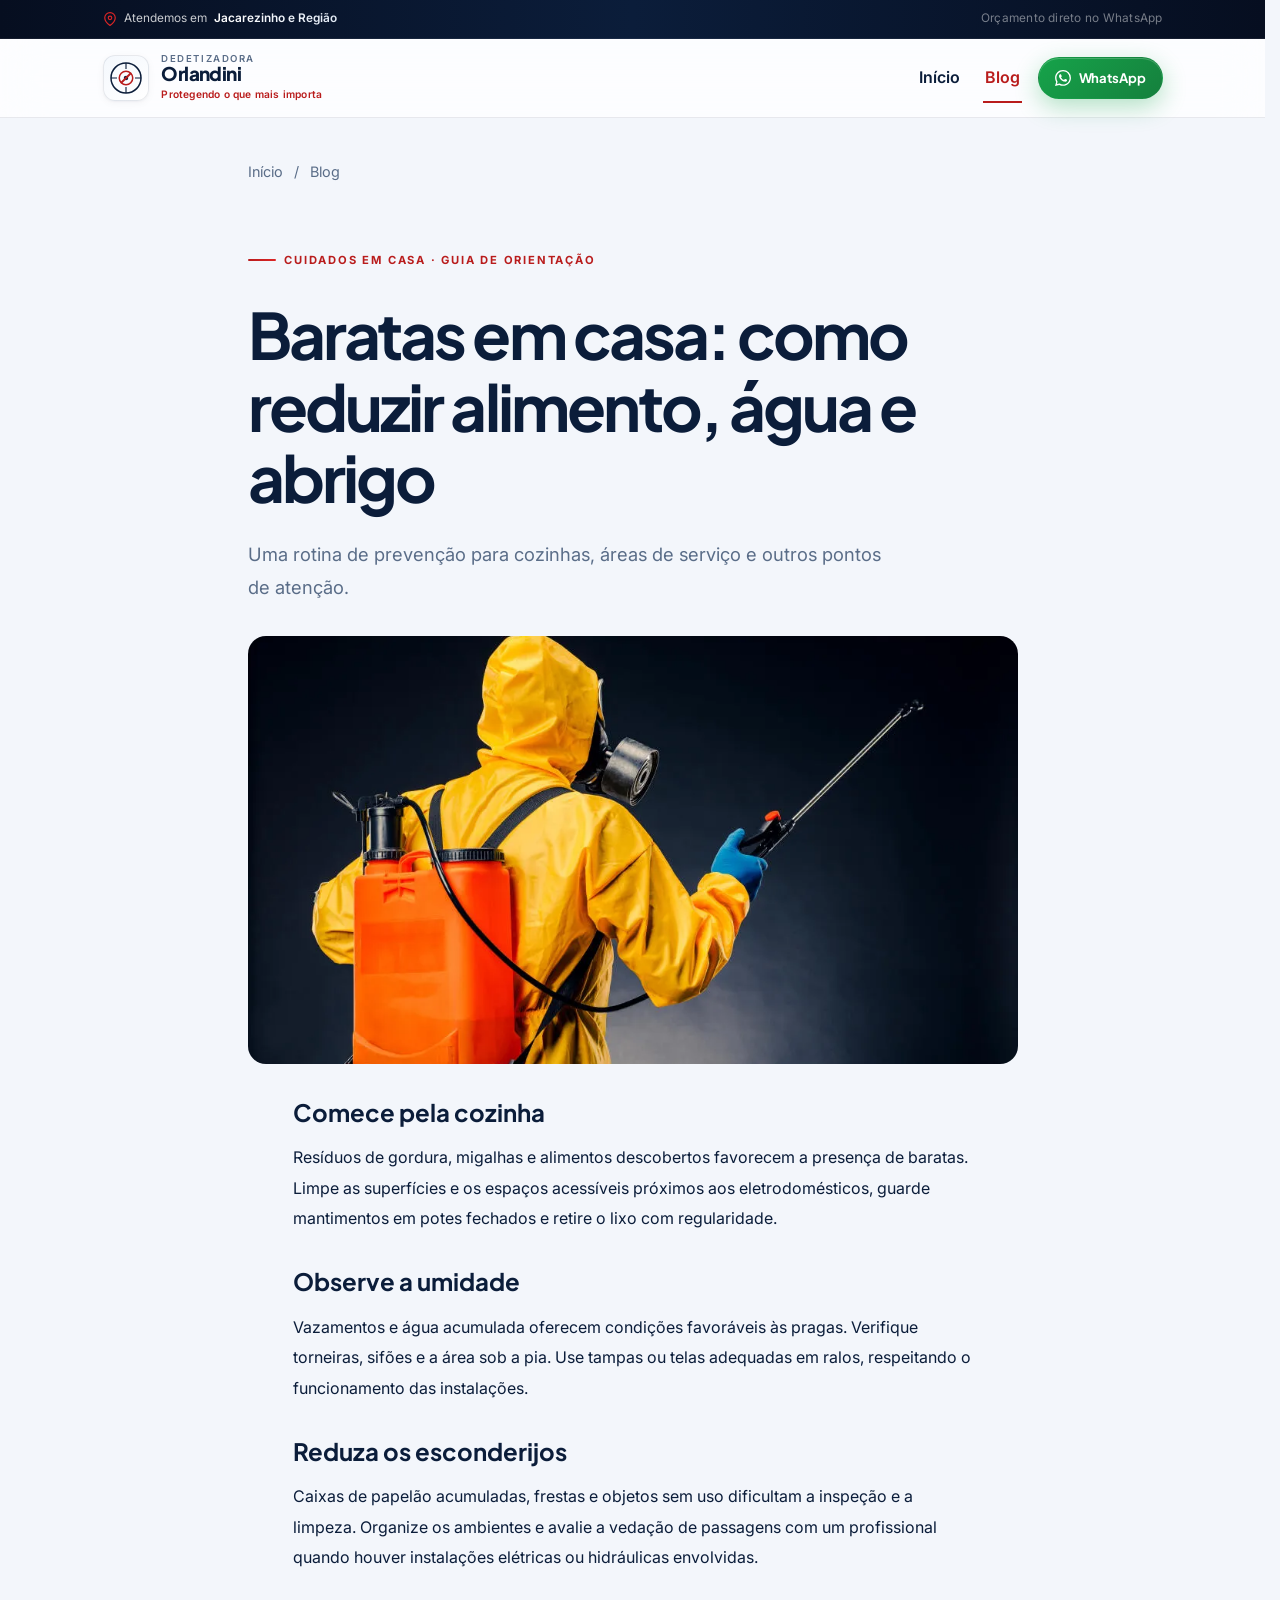
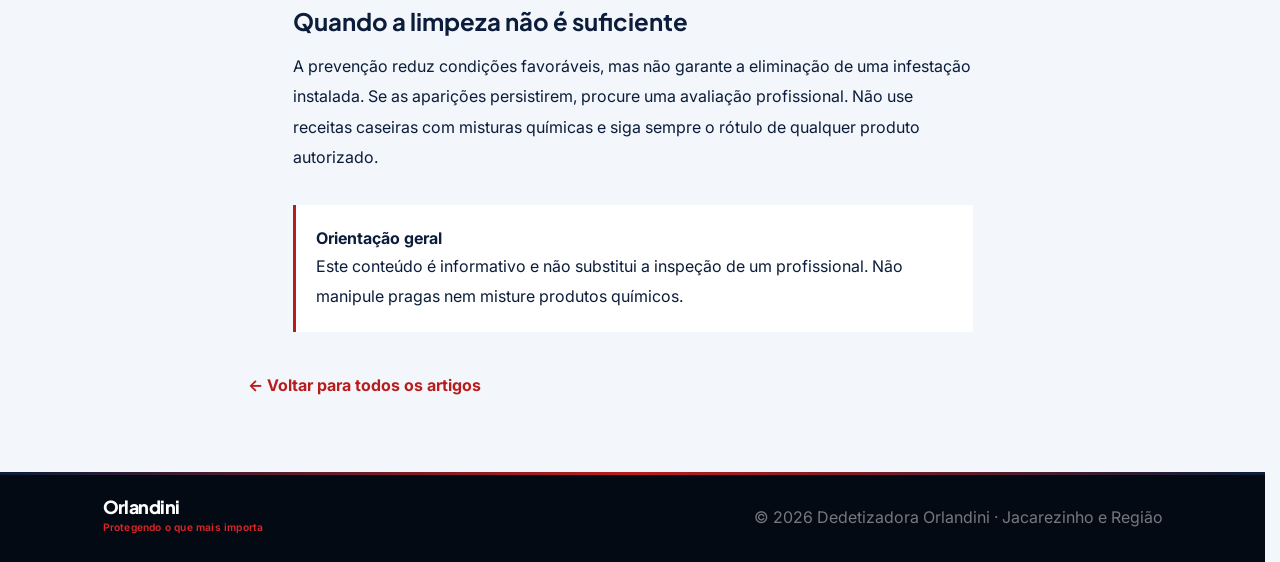
==== blog-prevencao-de-baratas.html @ d48c72df "Adiciona blog com artigos sobre controle de pragas e atualiza README" ====
<!DOCTYPE html>
<html lang="pt-BR">
<head>
  <meta charset="UTF-8">
  <meta name="viewport" content="width=device-width, initial-scale=1.0">
  <meta name="description" content="Uma rotina de prevenção para cozinhas, áreas de serviço e outros pontos de atenção.">
  <meta name="theme-color" content="#0b1d3a">
  <title>Baratas em casa: como reduzir alimento, água e abrigo | Orlandini</title>
  <link rel="preconnect" href="https://fonts.googleapis.com">
  <link rel="preconnect" href="https://fonts.gstatic.com" crossorigin>
  <link href="https://fonts.googleapis.com/css2?family=Inter:wght@400;500;600;700&family=Plus+Jakarta+Sans:wght@600;700;800&display=swap" rel="stylesheet">
  <link rel="stylesheet" href="style.css">
</head>
<body class="blog-page">
<a class="skip-link" href="#conteudo">Pular para o conteúdo</a>
  <div class="topbar">
    <div class="wrap topbar__inner">
      <p class="topbar__region">
        <svg width="14" height="14" viewBox="0 0 24 24" fill="none" stroke="currentColor" stroke-width="2" aria-hidden="true"><path d="M21 10c0 7-9 13-9 13s-9-6-9-13a9 9 0 0118 0z"/><circle cx="12" cy="10" r="3"/></svg>
        Atendemos em <strong>Jacarezinho e Região</strong>
      </p>
      <p class="topbar__wa">Orçamento direto no WhatsApp</p>
    </div>
  </div>

  <header class="header" id="header">
    <div class="wrap header__inner">
      <a class="brand" href="index.html" aria-label="Dedetizadora Orlandini — início">
        <span class="brand__mark" aria-hidden="true">
          <svg viewBox="0 0 48 48" fill="none">
            <circle cx="24" cy="24" r="20" stroke="currentColor" stroke-width="2"/>
            <circle cx="24" cy="24" r="3" fill="currentColor"/>
            <path d="M24 4v8M24 36v8M4 24h8M36 24h8" stroke="currentColor" stroke-width="1.5"/>
            <circle cx="24" cy="24" r="9" stroke="#b91c1c" stroke-width="2"/>
            <path d="M18 30l12-12" stroke="#b91c1c" stroke-width="2.5" stroke-linecap="round"/>
          </svg>
        </span>
        <span class="brand__text">
          <span class="brand__line">Dedetizadora</span>
          <span class="brand__name">Orlandini</span>
          <span class="brand__slogan">Protegendo o que mais importa</span>
        </span>
      </a>
      <nav class="site-nav" aria-label="Navegação principal">
        <a href="index.html">Início</a>
        <a href="blog.html" aria-current="true">Blog</a>
      </nav>
      <a class="btn btn--wa btn--sm" href="https://wa.me/5500000000000?text=Olá,%20quero%20um%20orçamento%20da%20Orlandini" target="_blank" rel="noopener noreferrer">
        <svg width="16" height="16" viewBox="0 0 24 24" fill="currentColor" aria-hidden="true"><path d="M17.472 14.382c-.297-.149-1.758-.867-2.03-.967-.273-.099-.471-.148-.67.15-.197.297-.767.966-.94 1.164-.173.199-.347.223-.644.075-.297-.15-1.255-.463-2.39-1.475-.883-.788-1.48-1.761-1.653-2.059-.173-.297-.018-.458.13-.606.134-.133.298-.347.446-.52.149-.174.198-.298.298-.497.099-.198.05-.371-.025-.52-.075-.149-.669-1.612-.916-2.207-.242-.579-.487-.5-.669-.51-.173-.008-.371-.01-.57-.01-.198 0-.52.074-.792.372-.272.297-1.04 1.016-1.04 2.479 0 1.462 1.065 2.875 1.213 3.074.149.198 2.096 3.2 5.077 4.487.709.306 1.262.489 1.694.625.712.227 1.36.195 1.871.118.571-.085 1.758-.719 2.006-1.413.248-.694.248-1.289.173-1.413-.074-.124-.272-.198-.57-.347m-5.421 7.403h-.004a9.87 9.87 0 01-5.031-1.378l-.361-.214-3.741.982.998-3.648-.235-.374a9.86 9.86 0 01-1.51-5.26c.001-5.45 4.436-9.884 9.888-9.884 2.64 0 5.122 1.03 6.988 2.898a9.825 9.825 0 012.893 6.994c-.003 5.45-4.437 9.884-9.885 9.884m8.413-18.297A11.815 11.815 0 0012.05 0C5.495 0 .16 5.335.157 11.892c0 2.096.547 4.142 1.588 5.945L.057 24l6.305-1.654a11.882 11.882 0 005.683 1.448h.005c6.554 0 11.89-5.335 11.893-11.893a11.821 11.821 0 00-3.48-8.413z"/></svg>
        WhatsApp
      </a>
    </div>
  </header>

<main id="conteudo" class="reading wrap"><nav class="breadcrumbs" aria-label="Localização"><a href="index.html">Início</a><span aria-hidden="true">/</span><a href="blog.html">Blog</a></nav><article><header class="reading__header"><p class="label">Cuidados em casa · Guia de orientação</p><h1>Baratas em casa: como reduzir alimento, água e abrigo</h1><p class="blog-lead">Uma rotina de prevenção para cozinhas, áreas de serviço e outros pontos de atenção.</p></header><img class="reading__image" src="assets/pragas-urbanas.webp" alt="" width="900" height="500"><div class="reading__body"><section><h2>Comece pela cozinha</h2><p>Resíduos de gordura, migalhas e alimentos descobertos favorecem a presença de baratas. Limpe as superfícies e os espaços acessíveis próximos aos eletrodomésticos, guarde mantimentos em potes fechados e retire o lixo com regularidade.</p></section><section><h2>Observe a umidade</h2><p>Vazamentos e água acumulada oferecem condições favoráveis às pragas. Verifique torneiras, sifões e a área sob a pia. Use tampas ou telas adequadas em ralos, respeitando o funcionamento das instalações.</p></section><section><h2>Reduza os esconderijos</h2><p>Caixas de papelão acumuladas, frestas e objetos sem uso dificultam a inspeção e a limpeza. Organize os ambientes e avalie a vedação de passagens com um profissional quando houver instalações elétricas ou hidráulicas envolvidas.</p></section><section><h2>Quando a limpeza não é suficiente</h2><p>A prevenção reduz condições favoráveis, mas não garante a eliminação de uma infestação instalada. Se as aparições persistirem, procure uma avaliação profissional. Não use receitas caseiras com misturas químicas e siga sempre o rótulo de qualquer produto autorizado.</p></section><aside class="reading__note"><strong>Orientação geral</strong><p>Este conteúdo é informativo e não substitui a inspeção de um profissional. Não manipule pragas nem misture produtos químicos.</p></aside></div></article><a class="blog-read" href="blog.html">← Voltar para todos os artigos</a></main>  <footer class="footer">
    <div class="wrap footer__inner">
      <div class="footer__brand">
        <span class="brand__name">Orlandini</span>
        <span class="brand__slogan">Protegendo o que mais importa</span>
      </div>
      <p>© 2026 Dedetizadora Orlandini · Jacarezinho e Região</p>
    </div>
  </footer>

</body>
</html>
---- style.css ----
/* Orlandini — Premium Pro · Navy + Vermelho institucional */

:root {
  --navy-950: #040a14;
  --navy-900: #060e20;
  --navy-800: #0b1d3a;
  --navy-700: #14325f;
  --navy-600: #1d4a7a;
  --navy-200: #b8cce4;
  --navy-100: #e8f0fa;
  --navy-50: #f4f8fd;
  --red: #b91c1c;
  --red-bright: #dc2626;
  --red-soft: rgba(185, 28, 28, 0.08);
  --red-glow: rgba(185, 28, 28, 0.22);
  --green: #16a34a;
  --green-dark: #15803d;
  --green-glow: rgba(22, 163, 74, 0.32);
  --bg: #f3f6fb;
  --surface: #ffffff;
  --text: #0b1d3a;
  --muted: #5a6d88;
  --border: rgba(11, 29, 58, 0.09);
  --border-strong: rgba(11, 29, 58, 0.16);
  --shadow-xs: 0 1px 2px rgba(11, 29, 58, 0.04), 0 2px 8px rgba(11, 29, 58, 0.04);
  --shadow-sm: 0 4px 16px rgba(11, 29, 58, 0.06), 0 1px 3px rgba(11, 29, 58, 0.04);
  --shadow-md: 0 12px 36px rgba(11, 29, 58, 0.09), 0 4px 12px rgba(11, 29, 58, 0.05);
  --shadow-lg: 0 28px 70px rgba(11, 29, 58, 0.12), 0 8px 24px rgba(11, 29, 58, 0.06);
  --shadow-red: 0 12px 32px var(--red-glow);
  --font-display: "Plus Jakarta Sans", system-ui, sans-serif;
  --font-body: Inter, system-ui, sans-serif;
  --ease: cubic-bezier(0.22, 1, 0.36, 1);
  --ease-out: cubic-bezier(0, 0, 0.2, 1);
  --r: 16px;
  --r-lg: 22px;
}

*, *::before, *::after { box-sizing: border-box; margin: 0; padding: 0; }

html { scroll-behavior: smooth; -webkit-text-size-adjust: 100%; }

body {
  font-family: var(--font-body);
  color: var(--text);
  background: var(--bg);
  line-height: 1.65;
  -webkit-font-smoothing: antialiased;
  -moz-osx-font-smoothing: grayscale;
}

::selection {
  background: rgba(11, 29, 58, 0.14);
  color: var(--navy-800);
}

img { display: block; max-width: 100%; height: auto; }

a { color: inherit; text-decoration: none; }

.wrap {
  width: min(1140px, 100%);
  margin-inline: auto;
  padding-inline: clamp(18px, 4vw, 40px);
}

/* ── Topbar ── */
.topbar {
  background: linear-gradient(90deg, var(--navy-900), var(--navy-800) 50%, var(--navy-900));
  color: rgba(255, 255, 255, 0.78);
  font-size: 0.74rem;
  border-bottom: 1px solid rgba(255, 255, 255, 0.06);
}

.topbar__inner {
  min-height: 38px;
  display: flex;
  align-items: center;
  justify-content: space-between;
  gap: 0.75rem;
  flex-wrap: wrap;
}

.topbar__region {
  display: inline-flex;
  align-items: center;
  gap: 0.45rem;
}

.topbar__region svg { color: var(--red-bright); flex-shrink: 0; }

.topbar__region strong {
  color: #fff;
  font-weight: 600;
  background: linear-gradient(90deg, #fff, #e2eaf5);
  -webkit-background-clip: text;
  background-clip: text;
  -webkit-text-fill-color: transparent;
}

.topbar__wa {
  color: rgba(255, 255, 255, 0.45);
  letter-spacing: 0.02em;
}

/* ── Header ── */
.header {
  position: sticky;
  top: 0;
  z-index: 100;
  background: rgba(255, 255, 255, 0.78);
  backdrop-filter: blur(20px) saturate(1.35);
  -webkit-backdrop-filter: blur(20px) saturate(1.35);
  border-bottom: 1px solid var(--border);
  transition: box-shadow 0.35s var(--ease), background 0.35s var(--ease);
}

.header.is-scrolled {
  background: rgba(255, 255, 255, 0.94);
  box-shadow: var(--shadow-sm);
}

.header__inner {
  min-height: 78px;
  display: flex;
  align-items: center;
  justify-content: space-between;
  gap: 1rem;
}

.brand {
  display: flex;
  align-items: center;
  gap: 0.8rem;
  transition: opacity 0.2s var(--ease);
}

.brand:hover { opacity: 0.88; }

.brand__mark {
  width: 46px;
  height: 46px;
  flex-shrink: 0;
  color: var(--navy-800);
  padding: 4px;
  border-radius: 12px;
  background: linear-gradient(145deg, var(--navy-50), #fff);
  border: 1px solid var(--border);
  box-shadow: var(--shadow-xs);
}

.brand__mark svg { width: 100%; height: 100%; }

.brand__line {
  display: block;
  font-size: 0.6rem;
  font-weight: 600;
  letter-spacing: 0.16em;
  text-transform: uppercase;
  color: var(--muted);
  line-height: 1.2;
}

.brand__name {
  display: block;
  font-family: var(--font-display);
  font-weight: 800;
  font-size: 1.18rem;
  letter-spacing: -0.03em;
  color: var(--navy-800);
  line-height: 1.05;
}

.brand__slogan {
  display: block;
  font-size: 0.64rem;
  color: var(--red);
  font-weight: 600;
  margin-top: 2px;
  letter-spacing: 0.02em;
}

/* ── Buttons ── */
.btn {
  position: relative;
  display: inline-flex;
  align-items: center;
  justify-content: center;
  gap: 0.45rem;
  min-height: 48px;
  padding: 0 1.2rem;
  border-radius: 999px;
  font-family: var(--font-display);
  font-weight: 700;
  font-size: 0.9rem;
  letter-spacing: -0.01em;
  border: 1.5px solid transparent;
  cursor: pointer;
  overflow: hidden;
  transition: transform 0.28s var(--ease), box-shadow 0.28s var(--ease), border-color 0.28s var(--ease);
}

.btn::after {
  content: "";
  position: absolute;
  inset: 0;
  background: linear-gradient(120deg, transparent 30%, rgba(255, 255, 255, 0.22) 50%, transparent 70%);
  transform: translateX(-120%);
  transition: transform 0.55s var(--ease);
}

.btn:hover::after { transform: translateX(120%); }

.btn:active { transform: scale(0.98); }

.btn--sm { min-height: 42px; font-size: 0.82rem; padding-inline: 1rem; }

.btn--lg { min-height: 54px; font-size: 0.96rem; padding-inline: 1.45rem; }

.btn--full { width: 100%; }

.btn--wa {
  background: linear-gradient(135deg, var(--green) 0%, var(--green-dark) 100%);
  color: #fff;
  box-shadow: 0 8px 24px var(--green-glow), inset 0 1px 0 rgba(255, 255, 255, 0.2);
}

.btn--wa:hover {
  transform: translateY(-3px);
  box-shadow: 0 14px 36px rgba(22, 163, 74, 0.42), inset 0 1px 0 rgba(255, 255, 255, 0.25);
}

.btn--outline {
  background: rgba(255, 255, 255, 0.6);
  color: var(--navy-800);
  border-color: var(--border-strong);
  backdrop-filter: blur(8px);
}

.btn--outline:hover {
  background: #fff;
  border-color: var(--navy-600);
  box-shadow: var(--shadow-sm);
  transform: translateY(-2px);
}

/* ── Hero ── */
.hero {
  position: relative;
  padding: clamp(2.2rem, 6vw, 4rem) 0 clamp(2.8rem, 5vw, 4.5rem);
  overflow: hidden;
}

.hero__bg {
  position: absolute;
  inset: 0;
  background:
    radial-gradient(ellipse 90% 60% at 85% -10%, rgba(185, 28, 28, 0.07), transparent 55%),
    radial-gradient(ellipse 70% 50% at 5% 100%, rgba(11, 29, 58, 0.06), transparent 50%),
    linear-gradient(175deg, #ffffff 0%, var(--navy-50) 45%, var(--bg) 100%);
  pointer-events: none;
}

.hero__mesh {
  position: absolute;
  inset: 0;
  opacity: 0.45;
  background-image:
    linear-gradient(rgba(11, 29, 58, 0.03) 1px, transparent 1px),
    linear-gradient(90deg, rgba(11, 29, 58, 0.03) 1px, transparent 1px);
  background-size: 56px 56px;
  mask-image: radial-gradient(ellipse 80% 70% at 50% 30%, #000 20%, transparent 75%);
  pointer-events: none;
}

.hero__grid {
  position: relative;
  z-index: 1;
  display: grid;
  gap: 2.25rem;
  align-items: center;
}

.label {
  display: inline-flex;
  align-items: center;
  gap: 0.55rem;
  font-size: 0.7rem;
  font-weight: 700;
  letter-spacing: 0.16em;
  text-transform: uppercase;
  color: var(--red);
  margin-bottom: 0.85rem;
}

.label::before {
  content: "";
  width: 28px;
  height: 2px;
  border-radius: 2px;
  background: linear-gradient(90deg, var(--red), var(--red-bright));
  flex-shrink: 0;
}

.hero h1 {
  font-family: var(--font-display);
  font-weight: 800;
  font-size: clamp(2.05rem, 7.8vw, 3.55rem);
  line-height: 1.02;
  letter-spacing: -0.035em;
  margin-bottom: 1.1rem;
  max-width: 13ch;
  color: var(--navy-900);
}

.hero h1 em {
  font-style: normal;
  background: linear-gradient(120deg, var(--red) 0%, var(--red-bright) 100%);
  -webkit-background-clip: text;
  background-clip: text;
  -webkit-text-fill-color: transparent;
}

.hero__lead {
  color: var(--muted);
  font-size: clamp(0.96rem, 2.4vw, 1.06rem);
  line-height: 1.78;
  max-width: 50ch;
  margin-bottom: 1.35rem;
  font-weight: 400;
}

.hero__pills {
  list-style: none;
  display: flex;
  flex-wrap: wrap;
  gap: 0.5rem;
  margin-bottom: 1.65rem;
}

.hero__pills li {
  font-size: 0.76rem;
  font-weight: 600;
  padding: 0.42rem 0.82rem;
  border-radius: 999px;
  background: rgba(255, 255, 255, 0.85);
  border: 1px solid var(--border);
  box-shadow: var(--shadow-xs);
  color: var(--navy-700);
  backdrop-filter: blur(6px);
}

.hero__pills li:first-child {
  border-color: rgba(185, 28, 28, 0.2);
  background: linear-gradient(135deg, #fff, var(--red-soft));
}

.hero__cta { display: flex; flex-wrap: wrap; gap: 0.7rem; }

.hero__visual {
  position: relative;
  margin: 0;
  border-radius: var(--r-lg);
  overflow: hidden;
  box-shadow: var(--shadow-lg);
  border: 1px solid rgba(255, 255, 255, 0.8);
  background: var(--surface);
}

.hero__visual::before {
  content: "";
  position: absolute;
  inset: 0;
  border-radius: inherit;
  padding: 1px;
  background: linear-gradient(145deg, rgba(255, 255, 255, 0.6), rgba(11, 29, 58, 0.12));
  -webkit-mask: linear-gradient(#fff 0 0) content-box, linear-gradient(#fff 0 0);
  mask: linear-gradient(#fff 0 0) content-box, linear-gradient(#fff 0 0);
  -webkit-mask-composite: xor;
  mask-composite: exclude;
  pointer-events: none;
  z-index: 2;
}

.hero__visual img {
  width: 100%;
  aspect-ratio: 1;
  object-fit: cover;
  object-position: center top;
  transition: transform 0.6s var(--ease);
}

.hero__visual:hover img { transform: scale(1.02); }

.hero__badge {
  position: absolute;
  bottom: 1.1rem;
  left: 1.1rem;
  right: 1.1rem;
  padding: 0.9rem 1.1rem;
  border-radius: 14px;
  background: linear-gradient(135deg, rgba(11, 29, 58, 0.92), rgba(6, 14, 32, 0.88));
  backdrop-filter: blur(12px);
  -webkit-backdrop-filter: blur(12px);
  color: #fff;
  text-align: center;
  border: 1px solid rgba(255, 255, 255, 0.1);
  z-index: 3;
}

.hero__badge strong {
  display: block;
  font-family: var(--font-display);
  font-size: 1.4rem;
  font-weight: 800;
  background: linear-gradient(90deg, #fff, var(--red-bright));
  -webkit-background-clip: text;
  background-clip: text;
  -webkit-text-fill-color: transparent;
  line-height: 1.1;
}

.hero__badge span { font-size: 0.76rem; opacity: 0.75; letter-spacing: 0.02em; }

/* ── Pillars ── */
.pillars {
  padding: 0 0 clamp(2.5rem, 5vw, 3.5rem);
  margin-top: -0.25rem;
}

.pillars__grid {
  display: grid;
  gap: 1rem;
  grid-template-columns: 1fr;
}

.pillar {
  position: relative;
  background: var(--surface);
  border: 1px solid var(--border);
  border-radius: var(--r);
  padding: 1.4rem 1.25rem 1.3rem;
  box-shadow: var(--shadow-sm);
  overflow: hidden;
  transition: transform 0.35s var(--ease), box-shadow 0.35s var(--ease), border-color 0.35s var(--ease);
}

.pillar::before {
  content: "";
  position: absolute;
  top: 0;
  left: 0;
  right: 0;
  height: 3px;
  background: linear-gradient(90deg, var(--navy-800), var(--red));
  opacity: 0;
  transition: opacity 0.35s var(--ease);
}

.pillar:hover {
  transform: translateY(-5px);
  box-shadow: var(--shadow-md);
  border-color: rgba(11, 29, 58, 0.14);
}

.pillar:hover::before { opacity: 1; }

.pillar__icon {
  width: 48px;
  height: 48px;
  border-radius: 12px;
  background: linear-gradient(145deg, var(--navy-100), #fff);
  color: var(--navy-800);
  display: grid;
  place-items: center;
  margin-bottom: 0.9rem;
  border: 1px solid var(--border);
  box-shadow: var(--shadow-xs);
}

.pillar__icon svg { width: 23px; height: 23px; }

.pillar h3 {
  font-family: var(--font-display);
  font-size: 1.02rem;
  font-weight: 700;
  letter-spacing: -0.02em;
  margin-bottom: 0.4rem;
  color: var(--navy-800);
}

.pillar p { font-size: 0.87rem; color: var(--muted); line-height: 1.6; }

/* ── Banner parallax ── */
.banner {
  position: relative;
  min-height: clamp(240px, 36vw, 340px);
  background-image:
    linear-gradient(125deg, rgba(6, 14, 32, 0.92) 0%, rgba(11, 29, 58, 0.78) 45%, rgba(185, 28, 28, 0.15) 100%),
    url("assets/brand-banner.png");
  background-size: cover;
  background-position: center;
  background-attachment: fixed;
  display: grid;
  place-items: center;
  text-align: center;
  color: #fff;
  margin-block: 0.75rem 3rem;
  overflow: hidden;
}

.banner::after {
  content: "";
  position: absolute;
  inset: 0;
  background: radial-gradient(ellipse 50% 80% at 50% 100%, rgba(185, 28, 28, 0.12), transparent 60%);
  pointer-events: none;
}

.banner__inner {
  position: relative;
  z-index: 1;
}

.banner__inner h2 {
  font-family: var(--font-display);
  font-size: clamp(1.4rem, 4.2vw, 2.15rem);
  font-weight: 800;
  letter-spacing: -0.03em;
  margin-bottom: 0.55rem;
  max-width: 22ch;
  margin-inline: auto;
  line-height: 1.15;
}

.banner__inner p {
  font-size: 0.88rem;
  opacity: 0.75;
  letter-spacing: 0.08em;
  text-transform: uppercase;
  font-weight: 500;
}

/* ── Sections ── */
.section { padding-bottom: clamp(3rem, 6vw, 4.5rem); }

.section__title {
  font-family: var(--font-display);
  font-size: clamp(1.5rem, 4.2vw, 2.25rem);
  font-weight: 800;
  letter-spacing: -0.03em;
  margin-bottom: 0.55rem;
  color: var(--navy-900);
}

.section__lead {
  color: var(--muted);
  max-width: 54ch;
  margin-bottom: 1.75rem;
  line-height: 1.72;
  font-size: 0.98rem;
}

/* ── Service panel ── */
.panel {
  display: grid;
  gap: 1.15rem;
}

.panel__tabs {
  display: flex;
  flex-wrap: wrap;
  gap: 0.5rem;
}

.panel__tab {
  position: relative;
  border: 1px solid var(--border);
  background: var(--surface);
  color: var(--navy-700);
  border-radius: 12px;
  padding: 0.62rem 1rem;
  font-family: var(--font-display);
  font-size: 0.83rem;
  font-weight: 600;
  cursor: pointer;
  transition: all 0.28s var(--ease);
  box-shadow: var(--shadow-xs);
  text-align: left;
}

.panel__tab:hover {
  border-color: var(--navy-200);
  background: var(--navy-50);
  transform: translateX(2px);
}

.panel__tab.is-active {
  background: linear-gradient(135deg, var(--navy-800), var(--navy-700));
  color: #fff;
  border-color: transparent;
  box-shadow: var(--shadow-md), inset 0 1px 0 rgba(255, 255, 255, 0.08);
}

.panel__tab.is-active::before {
  content: "";
  position: absolute;
  left: 0;
  top: 50%;
  transform: translateY(-50%);
  width: 3px;
  height: 55%;
  border-radius: 0 3px 3px 0;
  background: var(--red-bright);
}

.panel__content {
  position: relative;
  background: var(--surface);
  border: 1px solid var(--border);
  border-radius: var(--r-lg);
  padding: clamp(1.4rem, 3.5vw, 2rem);
  box-shadow: var(--shadow-md);
  overflow: hidden;
}

.panel__content::before {
  content: "";
  position: absolute;
  top: 0;
  left: 0;
  right: 0;
  height: 4px;
  background: linear-gradient(90deg, var(--navy-800), var(--red), var(--navy-800));
}

.panel__block { display: none; animation: fadeUp 0.4s var(--ease) both; }

.panel__block.is-active { display: block; }

@keyframes fadeUp {
  from { opacity: 0; transform: translateY(10px); }
  to { opacity: 1; transform: translateY(0); }
}

.panel__block h3 {
  font-family: var(--font-display);
  font-size: 1.28rem;
  font-weight: 700;
  letter-spacing: -0.02em;
  margin-bottom: 0.55rem;
  color: var(--navy-800);
  padding-top: 0.25rem;
}

.panel__block p {
  color: var(--muted);
  line-height: 1.78;
  font-size: 0.95rem;
}

/* Image inside each panel card, centered between title and text */
.panel__media {
  display: block;
  margin: 0.6rem auto;
  width: clamp(120px, 28%, 220px);
  height: auto;
  border-radius: 12px;
  object-fit: cover;
  box-shadow: 0 8px 20px rgba(11,29,58,0.08);
  border: 1px solid var(--border);
}

/* keep the per-article CTA spacing consistent */
.panel__block .panel__wa {
  margin-top: 1rem;
}

.panel__wa { margin-top: 1.5rem; }

/* ── About ── */
.section--about {
  background:
    linear-gradient(180deg, #fff 0%, var(--navy-50) 50%, var(--bg) 100%);
  border-top: 1px solid var(--border);
  padding-top: clamp(3rem, 6vw, 4.5rem);
}

.about {
  display: grid;
  gap: 2rem;
  align-items: center;
}

.about__copy p {
  color: var(--muted);
  line-height: 1.82;
  margin-bottom: 0.9rem;
  font-size: 0.97rem;
}

.about__slogan {
  font-family: var(--font-display);
  font-style: italic;
  font-weight: 600;
  color: var(--red) !important;
  font-size: 1.08rem !important;
  margin-top: 0.75rem !important;
  padding-left: 1rem;
  border-left: 3px solid var(--red);
}

.about__media {
  border-radius: var(--r-lg);
  overflow: hidden;
  box-shadow: var(--shadow-lg);
  border: 1px solid var(--border);
  transition: transform 0.4s var(--ease), box-shadow 0.4s var(--ease);
}

.about__media:hover {
  transform: translateY(-4px);
  box-shadow: var(--shadow-lg), var(--shadow-red);
}

.about__media img { width: 100%; }

/* ── FAQ ── */
.section--faq {
  background: var(--surface);
  border-top: 1px solid var(--border);
  padding-top: clamp(2.8rem, 5vw, 3.8rem);
}

.faq {
  display: grid;
  gap: 0.65rem;
  max-width: 780px;
}

.faq__item {
  border: 1px solid var(--border);
  border-radius: 14px;
  overflow: hidden;
  background: var(--bg);
  transition: border-color 0.28s var(--ease), box-shadow 0.28s var(--ease);
}

.faq__item:hover { border-color: var(--border-strong); }

.faq__item.is-open {
  border-color: rgba(11, 29, 58, 0.18);
  box-shadow: var(--shadow-sm);
  background: #fff;
}

.faq__btn {
  width: 100%;
  display: flex;
  align-items: center;
  justify-content: space-between;
  gap: 1rem;
  padding: 1.05rem 1.15rem;
  border: 0;
  background: transparent;
  font-family: var(--font-display);
  font-size: 0.93rem;
  font-weight: 600;
  letter-spacing: -0.01em;
  text-align: left;
  color: var(--navy-800);
  cursor: pointer;
  transition: color 0.2s var(--ease);
}

.faq__item.is-open .faq__btn { color: var(--red); }

.faq__icon {
  width: 26px;
  height: 26px;
  flex-shrink: 0;
  border-radius: 50%;
  background: var(--navy-800);
  position: relative;
  transition: transform 0.3s var(--ease), background 0.3s var(--ease);
  box-shadow: 0 2px 8px rgba(11, 29, 58, 0.2);
}

.faq__icon::before,
.faq__icon::after {
  content: "";
  position: absolute;
  top: 50%;
  left: 50%;
  width: 10px;
  height: 2px;
  background: #fff;
  border-radius: 1px;
  transform: translate(-50%, -50%);
  transition: transform 0.3s var(--ease);
}

.faq__icon::after { transform: translate(-50%, -50%) rotate(90deg); }

.faq__item.is-open .faq__icon {
  background: linear-gradient(135deg, var(--red), var(--red-bright));
  transform: rotate(180deg);
}

.faq__item.is-open .faq__icon::after { transform: translate(-50%, -50%) rotate(0); }

.faq__body {
  max-height: 0;
  overflow: hidden;
  transition: max-height 0.38s var(--ease);
}

.faq__body p {
  padding: 0 1.15rem 1.1rem;
  color: var(--muted);
  font-size: 0.9rem;
  line-height: 1.72;
}

/* ── CTA ── */
.cta {
  position: relative;
  background: linear-gradient(155deg, var(--navy-900) 0%, var(--navy-800) 40%, var(--navy-700) 100%);
  color: #fff;
  padding: clamp(3rem, 7vw, 5rem) 0;
  text-align: center;
  overflow: hidden;
}

.cta__glow {
  position: absolute;
  top: -40%;
  left: 50%;
  transform: translateX(-50%);
  width: 600px;
  height: 400px;
  background: radial-gradient(ellipse, rgba(185, 28, 28, 0.25), transparent 65%);
  pointer-events: none;
}

.cta::before {
  content: "";
  position: absolute;
  inset: 0;
  background-image:
    linear-gradient(rgba(255, 255, 255, 0.02) 1px, transparent 1px),
    linear-gradient(90deg, rgba(255, 255, 255, 0.02) 1px, transparent 1px);
  background-size: 48px 48px;
  mask-image: linear-gradient(180deg, transparent, #000 30%, #000 70%, transparent);
  pointer-events: none;
}

.cta__inner {
  position: relative;
  z-index: 1;
}

.cta__inner h2 {
  font-family: var(--font-display);
  font-size: clamp(1.45rem, 4.8vw, 2.25rem);
  font-weight: 800;
  letter-spacing: -0.03em;
  margin-bottom: 0.6rem;
  max-width: 18ch;
  margin-inline: auto;
  line-height: 1.12;
}

.cta__inner p {
  color: rgba(255, 255, 255, 0.62);
  margin-bottom: 1.5rem;
  font-size: 0.92rem;
  letter-spacing: 0.02em;
}

/* ── Footer ── */
.footer {
  background: var(--navy-950);
  color: rgba(255, 255, 255, 0.45);
  padding: 1.65rem 0;
  border-top: none;
  position: relative;
}

.footer::before {
  content: "";
  position: absolute;
  top: 0;
  left: 0;
  right: 0;
  height: 3px;
  background: linear-gradient(90deg, var(--navy-800), var(--red), var(--navy-800));
}

.footer__inner {
  display: flex;
  flex-direction: column;
  align-items: center;
  text-align: center;
  gap: 0.55rem;
}

.footer__brand .brand__name {
  color: #fff;
  font-size: 1.12rem;
}

.footer__brand .brand__slogan {
  color: var(--red-bright);
  display: block;
}

/* ── WhatsApp float ── */
.wa-float {
  position: fixed;
  bottom: 1.35rem;
  right: 1.35rem;
  z-index: 90;
  width: 58px;
  height: 58px;
  border-radius: 50%;
  background: linear-gradient(145deg, var(--green), var(--green-dark));
  display: grid;
  place-items: center;
  box-shadow: 0 10px 32px var(--green-glow);
  transition: transform 0.3s var(--ease), box-shadow 0.3s var(--ease);
}

.wa-float::before {
  content: "";
  position: absolute;
  inset: -4px;
  border-radius: 50%;
  border: 2px solid rgba(22, 163, 74, 0.35);
  animation: waPulse 2.4s ease-out infinite;
}

@keyframes waPulse {
  0% { transform: scale(1); opacity: 0.7; }
  100% { transform: scale(1.35); opacity: 0; }
}

.wa-float:hover {
  transform: scale(1.1);
  box-shadow: 0 14px 40px rgba(22, 163, 74, 0.5);
}

/* ── Scroll reveal ── */
.reveal {
  opacity: 0;
  transform: translateY(24px);
  transition: opacity 0.7s var(--ease), transform 0.7s var(--ease);
}

.reveal.is-visible {
  opacity: 1;
  transform: translateY(0);
}

.reveal--delay { transition-delay: 0.1s; }

.reveal--delay-2 { transition-delay: 0.2s; }

/* ── Desktop ── */
@media (min-width: 900px) {
  .hero__grid {
    grid-template-columns: 1.05fr 0.95fr;
    gap: 3rem;
  }

  .pillars__grid {
    grid-template-columns: repeat(3, 1fr);
    gap: 1.15rem;
  }

  .panel {
    grid-template-columns: minmax(220px, 300px) 1fr;
    gap: 1.35rem;
    align-items: start;
  }

  .panel__tabs {
    flex-direction: column;
    align-items: stretch;
    gap: 0.45rem;
  }

  .panel__tab {
    border-radius: 14px;
    padding: 0.75rem 1.05rem;
  }

  .panel__tab:hover { transform: translateX(4px); }

  .panel__tab.is-active::before {
    left: 0;
    top: 50%;
    transform: translateY(-50%);
    width: 4px;
    height: 50%;
    border-radius: 0 4px 4px 0;
  }

  .about {
    grid-template-columns: 0.95fr 1.05fr;
    gap: 3rem;
  }

  .footer__inner {
    flex-direction: row;
    justify-content: space-between;
    text-align: left;
  }
}

@media (max-width: 899px) {
  .banner { background-attachment: scroll; }

  .brand__slogan { display: none; }

  .topbar__wa { display: none; }

  .panel__tab.is-active::before { display: none; }
}

@media (prefers-reduced-motion: reduce) {
  .reveal {
    opacity: 1;
    transform: none;
    transition: none;
  }

  .panel__block { animation: none; }

  .wa-float::before { animation: none; }

  .hero__visual:hover img { transform: none; }

  .btn::after { display: none; }
}

/* Navegação e conteúdo editorial: mesmos tokens da página institucional. */
html { scrollbar-gutter: stable; scrollbar-color: var(--muted) var(--bg); }
.site-nav { display: flex; align-items: center; gap: 1.25rem; margin-left: auto; }
.site-nav a { padding: .7rem .15rem; font-weight: 600; color: var(--navy-800); border-bottom: 2px solid transparent; }
.site-nav a:hover, .site-nav a[aria-current] { color: var(--red); border-color: var(--red); }
a:focus-visible { outline: 3px solid var(--navy-600); outline-offset: 5px; }
.skip-link { position: fixed; top: -100px; left: 1rem; z-index: 200; padding: 1rem; background: var(--surface); color: var(--text); }
.skip-link:focus { top: 1rem; }
#conteudo { scroll-margin-top: 120px; }
.blog-intro { padding-top: clamp(3rem, 7vw, 6rem); padding-bottom: 3rem; }
.blog-intro h1, .reading h1 { font-family: var(--font-display); color: var(--navy-800); font-size: clamp(2.2rem, 5vw, 4rem); line-height: 1.12; letter-spacing: -.045em; margin: 1rem 0 1.5rem; }
.blog-lead { max-width: 650px; color: var(--muted); font-size: 1.15rem; line-height: 1.8; }
.blog-list { display: grid; grid-template-columns: repeat(3, minmax(0, 1fr)); gap: 1.5rem; padding-bottom: 3rem; }
.blog-card { background: var(--surface); border: 1px solid var(--border); border-radius: 20px; overflow: hidden; display: flex; flex-direction: column; }
.blog-card__image { display: block; overflow: hidden; }
.blog-card img { width: 100%; aspect-ratio: 8 / 5; object-fit: cover; display: block; }
.blog-card__body { padding: 1.6rem; display: flex; flex-direction: column; align-items: flex-start; gap: 1rem; flex: 1; }
.blog-card h2 { font-family: var(--font-display); font-size: 1.35rem; line-height: 1.4; color: var(--navy-800); }
.blog-card h2 a:hover { text-decoration: underline; }
.blog-card__body > p:not(.label) { color: var(--muted); line-height: 1.7; }
.blog-read { display: inline-flex; gap: .7rem; align-items: center; min-height: 44px; font-weight: 700; color: var(--red); margin-top: auto; }
.blog-read:hover { text-decoration: underline; }
.blog-note { border-top: 1px solid var(--border-strong); padding-top: 2rem; padding-bottom: 4rem; line-height: 1.8; color: var(--muted); }
.blog-note strong { color: var(--navy-800); }
.reading { max-width: 850px; padding-top: 2rem; padding-bottom: 4rem; }
.breadcrumbs { display: flex; flex-wrap: wrap; gap: .7rem; font-size: .9rem; color: var(--muted); margin-bottom: 3rem; }
.breadcrumbs a { min-height: 44px; display: inline-flex; align-items: center; }
.breadcrumbs span { align-self: center; }
.reading__image { display: block; width: 100%; aspect-ratio: 9 / 5; object-fit: cover; border-radius: 18px; margin: 2rem 0; }
.reading__body { max-width: 68ch; margin: 0 auto 2rem; }
.reading__body section { margin: 2rem 0; }
.reading__body h2 { font-family: var(--font-display); font-size: 1.5rem; line-height: 1.4; margin-bottom: .8rem; color: var(--navy-800); }
.reading__body p { line-height: 1.9; }
.reading__note { border-left: 3px solid var(--red); padding: 1.25rem; background: var(--surface); }
@media (max-width: 850px) { .blog-list { grid-template-columns: 1fr; } .blog-card { display: grid; grid-template-columns: 1fr 1.4fr; } .blog-card__image img { height: 100%; } }
@media (max-width: 600px) { .header__inner { flex-wrap: wrap; padding-top: .7rem; padding-bottom: .7rem; gap: .5rem; } .site-nav { order: 3; width: 100%; justify-content: center; gap: 2rem; } .blog-card { display: flex; } .blog-intro { padding-top: 2.5rem; } .reading h1 { font-size: 2.1rem; } .blog-page .brand__slogan { display: none; } }
@media (prefers-reduced-motion: reduce) { .blog-page *, .blog-page *::before, .blog-page *::after { scroll-behavior: auto !important; transition: none !important; animation: none !important; } }
@media (forced-colors: active) { html { scrollbar-color: auto; } }
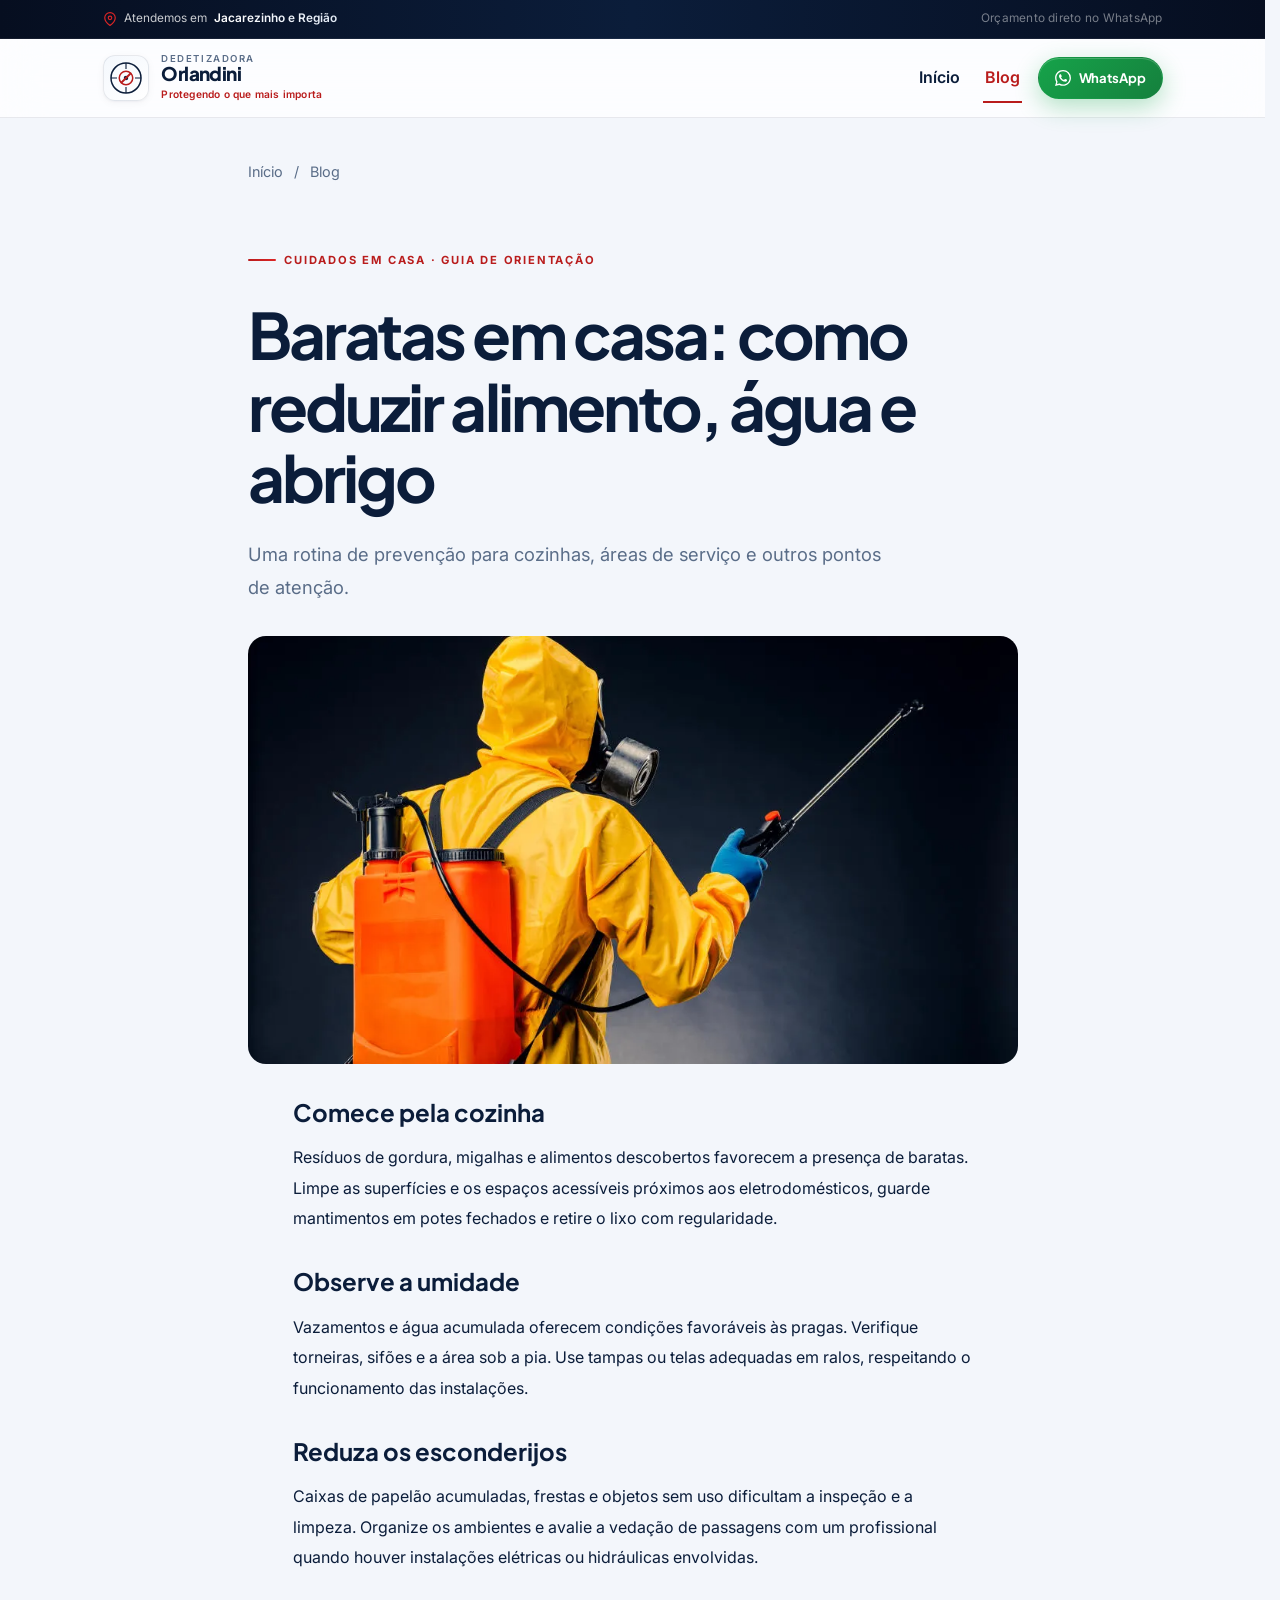
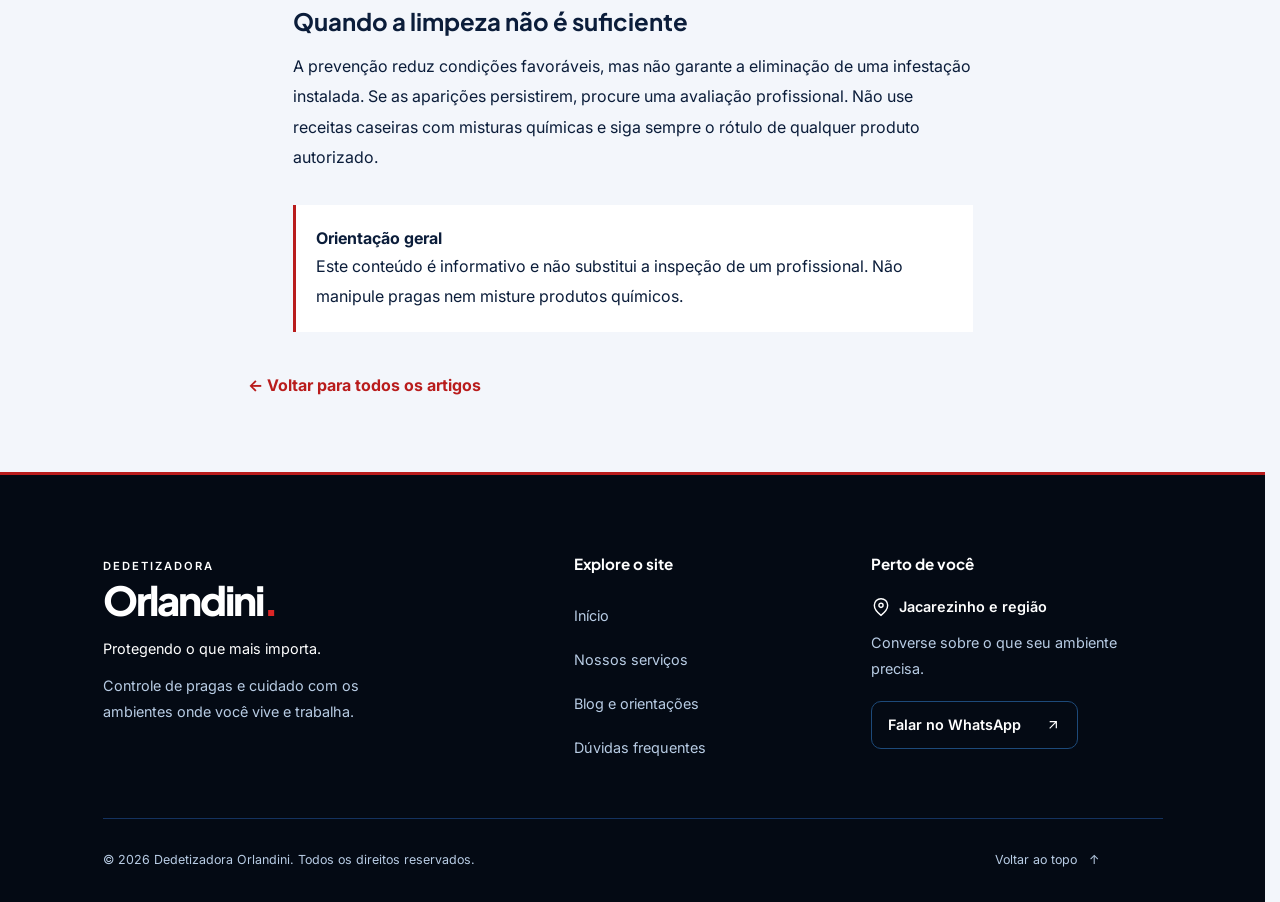
==== commit 99808834: "Melhora rodapé compartilhado com navegação e contato" ====
--- a/blog-prevencao-de-baratas.html
+++ b/blog-prevencao-de-baratas.html
@@ -53,12 +53,34 @@
   </header>
 
 <main id="conteudo" class="reading wrap"><nav class="breadcrumbs" aria-label="Localização"><a href="index.html">Início</a><span aria-hidden="true">/</span><a href="blog.html">Blog</a></nav><article><header class="reading__header"><p class="label">Cuidados em casa · Guia de orientação</p><h1>Baratas em casa: como reduzir alimento, água e abrigo</h1><p class="blog-lead">Uma rotina de prevenção para cozinhas, áreas de serviço e outros pontos de atenção.</p></header><img class="reading__image" src="assets/pragas-urbanas.webp" alt="" width="900" height="500"><div class="reading__body"><section><h2>Comece pela cozinha</h2><p>Resíduos de gordura, migalhas e alimentos descobertos favorecem a presença de baratas. Limpe as superfícies e os espaços acessíveis próximos aos eletrodomésticos, guarde mantimentos em potes fechados e retire o lixo com regularidade.</p></section><section><h2>Observe a umidade</h2><p>Vazamentos e água acumulada oferecem condições favoráveis às pragas. Verifique torneiras, sifões e a área sob a pia. Use tampas ou telas adequadas em ralos, respeitando o funcionamento das instalações.</p></section><section><h2>Reduza os esconderijos</h2><p>Caixas de papelão acumuladas, frestas e objetos sem uso dificultam a inspeção e a limpeza. Organize os ambientes e avalie a vedação de passagens com um profissional quando houver instalações elétricas ou hidráulicas envolvidas.</p></section><section><h2>Quando a limpeza não é suficiente</h2><p>A prevenção reduz condições favoráveis, mas não garante a eliminação de uma infestação instalada. Se as aparições persistirem, procure uma avaliação profissional. Não use receitas caseiras com misturas químicas e siga sempre o rótulo de qualquer produto autorizado.</p></section><aside class="reading__note"><strong>Orientação geral</strong><p>Este conteúdo é informativo e não substitui a inspeção de um profissional. Não manipule pragas nem misture produtos químicos.</p></aside></div></article><a class="blog-read" href="blog.html">← Voltar para todos os artigos</a></main>  <footer class="footer">
-    <div class="wrap footer__inner">
-      <div class="footer__brand">
-        <span class="brand__name">Orlandini</span>
-        <span class="brand__slogan">Protegendo o que mais importa</span>
+    <div class="wrap">
+      <div class="footer__grid">
+        <div class="footer__identity">
+          <a class="footer__wordmark" href="index.html" aria-label="Dedetizadora Orlandini — início">
+            <span class="footer__eyebrow">Dedetizadora</span>
+            <span class="footer__name">Orlandini<span aria-hidden="true">.</span></span>
+          </a>
+          <p class="footer__tagline">Protegendo o que mais importa.</p>
+          <p class="footer__description">Controle de pragas e cuidado com os ambientes onde você vive e trabalha.</p>
+        </div>
+        <nav class="footer__nav" aria-label="Navegação do rodapé">
+          <h2>Explore o site</h2>
+          <a href="index.html">Início</a>
+          <a href="index.html#painel">Nossos serviços</a>
+          <a href="blog.html">Blog e orientações</a>
+          <a href="index.html#faq">Dúvidas frequentes</a>
+        </nav>
+        <div class="footer__contact">
+          <h2>Perto de você</h2>
+          <p class="footer__location"><svg width="20" height="20" viewBox="0 0 24 24" fill="none" stroke="currentColor" stroke-width="1.7" aria-hidden="true"><path d="M20 10c0 6-8 12-8 12S4 16 4 10a8 8 0 1 1 16 0Z"/><circle cx="12" cy="10" r="2.5"/></svg>Jacarezinho e região</p>
+          <p>Converse sobre o que seu ambiente precisa.</p>
+          <a class="footer__cta" href="https://wa.me/5500000000000?text=Olá,%20quero%20um%20orçamento%20da%20Orlandini" target="_blank" rel="noopener noreferrer">Falar no WhatsApp <svg width="16" height="16" viewBox="0 0 24 24" fill="none" stroke="currentColor" stroke-width="1.8" aria-hidden="true"><path d="M7 17 17 7M7 7h10v10"/></svg></a>
+        </div>
       </div>
-      <p>© 2026 Dedetizadora Orlandini · Jacarezinho e Região</p>
+      <div class="footer__bottom">
+        <p>© 2026 Dedetizadora Orlandini. Todos os direitos reservados.</p>
+        <a href="#header">Voltar ao topo <span aria-hidden="true">↑</span></a>
+      </div>
     </div>
   </footer>
 
--- a/style.css
+++ b/style.css
@@ -877,42 +877,29 @@
   letter-spacing: 0.02em;
 }
 
-/* ── Footer ── */
-.footer {
-  background: var(--navy-950);
-  color: rgba(255, 255, 255, 0.45);
-  padding: 1.65rem 0;
-  border-top: none;
-  position: relative;
-}
-
-.footer::before {
-  content: "";
-  position: absolute;
-  top: 0;
-  left: 0;
-  right: 0;
-  height: 3px;
-  background: linear-gradient(90deg, var(--navy-800), var(--red), var(--navy-800));
-}
-
-.footer__inner {
-  display: flex;
-  flex-direction: column;
-  align-items: center;
-  text-align: center;
-  gap: 0.55rem;
-}
-
-.footer__brand .brand__name {
-  color: #fff;
-  font-size: 1.12rem;
-}
-
-.footer__brand .brand__slogan {
-  color: var(--red-bright);
-  display: block;
-}
+/* ── Footer compartilhado entre início, blog e artigos ── */
+.footer { position: relative; background: var(--navy-950); color: var(--navy-200); padding: clamp(3rem, 6vw, 5rem) 0 0; border-top: 3px solid var(--red); }
+.footer__grid { display: grid; grid-template-columns: 1.4fr .8fr 1fr; gap: clamp(2rem, 5vw, 5rem); padding-bottom: 3rem; }
+.footer__wordmark { display: inline-flex; flex-direction: column; color: var(--surface); }
+.footer__eyebrow { font-size: .7rem; text-transform: uppercase; letter-spacing: .18em; font-weight: 600; }
+.footer__name { font-family: var(--font-display); font-size: 2.5rem; font-weight: 800; line-height: 1.2; letter-spacing: -.05em; }
+.footer__name span { color: var(--red-bright); }
+.footer__tagline { color: var(--surface); font-size: .9rem; margin: .8rem 0; }
+.footer__description { max-width: 34ch; font-size: .9rem; line-height: 1.8; }
+.footer h2 { color: var(--surface); font-family: var(--font-display); font-size: .95rem; font-weight: 700; margin-bottom: 1.1rem; }
+.footer__nav { display: flex; flex-direction: column; align-items: flex-start; }
+.footer__nav a { display: inline-flex; align-items: center; min-height: 44px; font-size: .9rem; }
+.footer a:hover { color: var(--surface); text-decoration: underline; text-underline-offset: 5px; }
+.footer a:focus-visible { outline-color: var(--navy-200); }
+.footer__location { display: flex; align-items: center; gap: .5rem; color: var(--surface); font-weight: 600; }
+.footer__location svg { flex-shrink: 0; }
+.footer__contact > p { font-size: .9rem; line-height: 1.8; margin-bottom: .6rem; }
+.footer__cta { display: inline-flex; align-items: center; justify-content: space-between; gap: 1.5rem; min-height: 48px; padding: .7rem 1rem; margin-top: .6rem; color: var(--surface); border: 1px solid var(--navy-600); border-radius: 10px; font-size: .9rem; font-weight: 600; }
+.footer__cta:hover { background: var(--navy-800); }
+.footer__bottom { border-top: 1px solid var(--navy-700); display: flex; align-items: center; justify-content: space-between; gap: 1rem; padding: 1.2rem 4rem 1.2rem 0; font-size: .78rem; }
+.footer__bottom a { display: inline-flex; align-items: center; gap: .7rem; min-height: 44px; flex-shrink: 0; }
+@media (max-width: 850px) { .footer__grid { grid-template-columns: 1fr 1fr; } .footer__identity { grid-column: 1 / -1; } .footer__description { max-width: 55ch; } }
+@media (max-width: 520px) { .footer__grid { grid-template-columns: 1fr; gap: 2rem; } .footer__identity { grid-column: auto; } .footer__bottom { align-items: flex-start; flex-direction: column; padding-bottom: 2rem; } }
 
 /* ── WhatsApp float ── */
 .wa-float {
@@ -1010,11 +997,6 @@
     gap: 3rem;
   }
 
-  .footer__inner {
-    flex-direction: row;
-    justify-content: space-between;
-    text-align: left;
-  }
 }
 
 @media (max-width: 899px) {
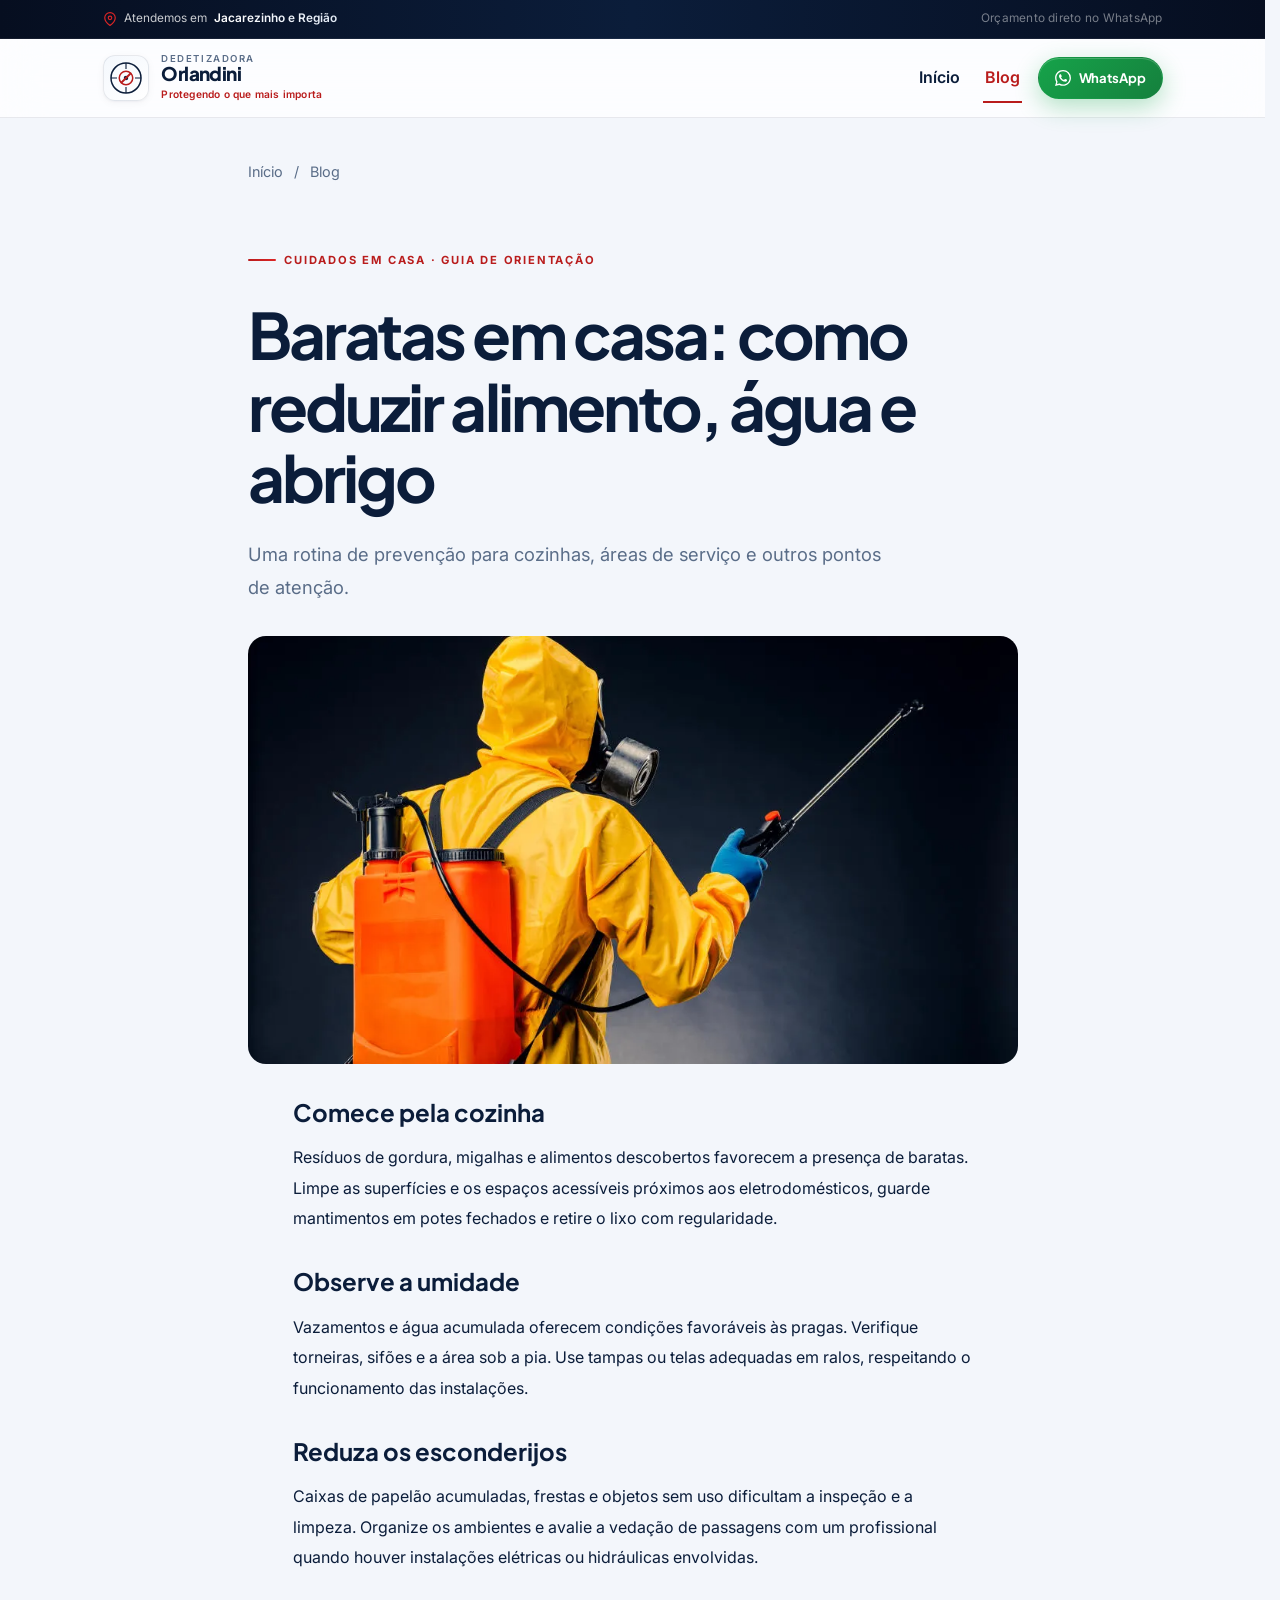
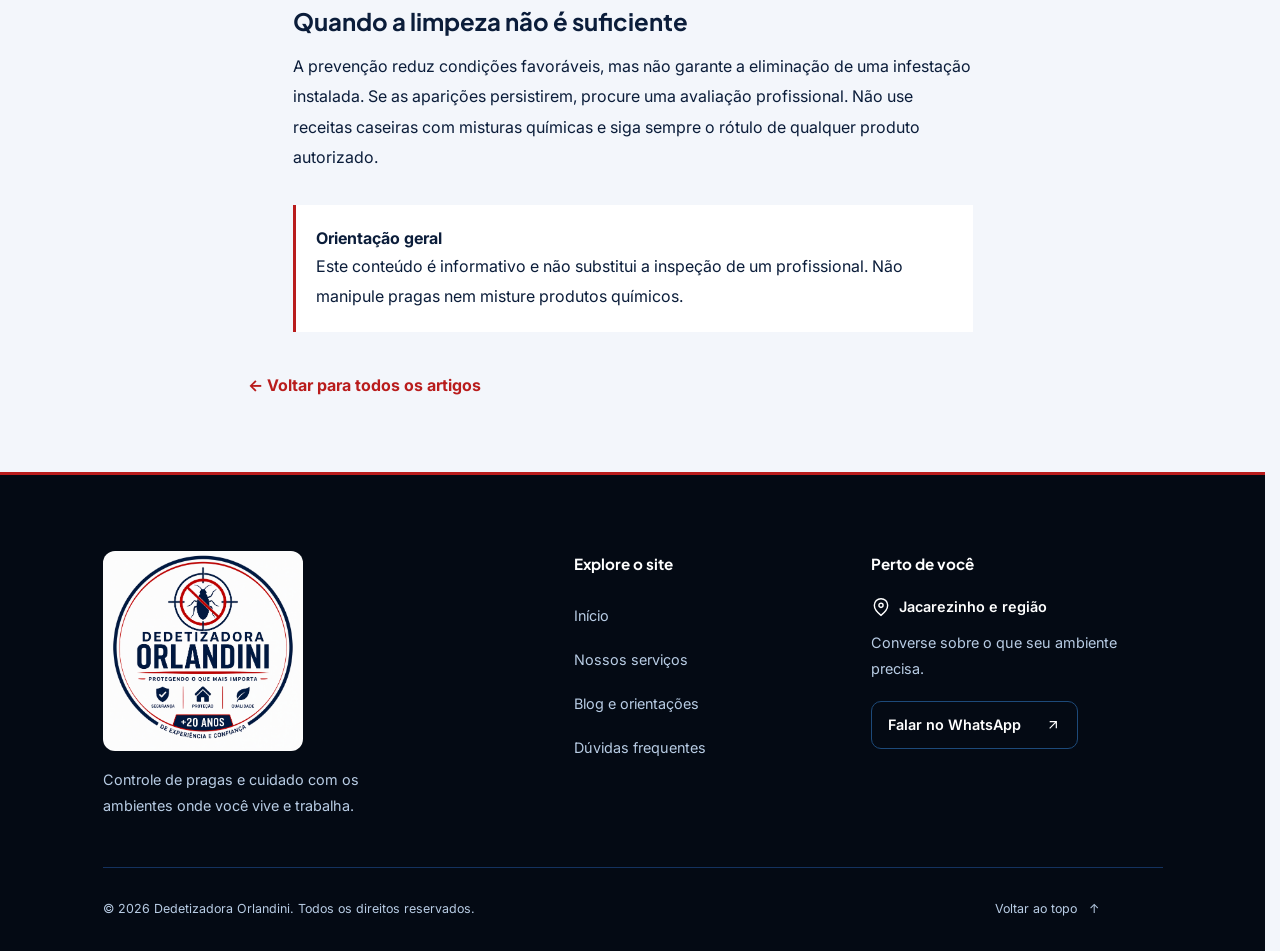
==== commit 060f3438: "Aplica logo oficial no rodapé de todas as páginas" ====
--- a/blog-prevencao-de-baratas.html
+++ b/blog-prevencao-de-baratas.html
@@ -57,10 +57,8 @@
       <div class="footer__grid">
         <div class="footer__identity">
           <a class="footer__wordmark" href="index.html" aria-label="Dedetizadora Orlandini — início">
-            <span class="footer__eyebrow">Dedetizadora</span>
-            <span class="footer__name">Orlandini<span aria-hidden="true">.</span></span>
+            <img class="footer__logo" src="assets/logo-orlandini.png" alt="Dedetizadora Orlandini" width="1254" height="1254" loading="lazy">
           </a>
-          <p class="footer__tagline">Protegendo o que mais importa.</p>
           <p class="footer__description">Controle de pragas e cuidado com os ambientes onde você vive e trabalha.</p>
         </div>
         <nav class="footer__nav" aria-label="Navegação do rodapé">
--- a/style.css
+++ b/style.css
@@ -880,11 +880,8 @@
 /* ── Footer compartilhado entre início, blog e artigos ── */
 .footer { position: relative; background: var(--navy-950); color: var(--navy-200); padding: clamp(3rem, 6vw, 5rem) 0 0; border-top: 3px solid var(--red); }
 .footer__grid { display: grid; grid-template-columns: 1.4fr .8fr 1fr; gap: clamp(2rem, 5vw, 5rem); padding-bottom: 3rem; }
-.footer__wordmark { display: inline-flex; flex-direction: column; color: var(--surface); }
-.footer__eyebrow { font-size: .7rem; text-transform: uppercase; letter-spacing: .18em; font-weight: 600; }
-.footer__name { font-family: var(--font-display); font-size: 2.5rem; font-weight: 800; line-height: 1.2; letter-spacing: -.05em; }
-.footer__name span { color: var(--red-bright); }
-.footer__tagline { color: var(--surface); font-size: .9rem; margin: .8rem 0; }
+.footer__wordmark { display: inline-block; max-width: 100%; margin-bottom: 1rem; border-radius: 12px; overflow: hidden; vertical-align: top; }
+.footer__logo { display: block; width: 200px; max-width: 100%; height: auto; aspect-ratio: 1; object-fit: contain; }
 .footer__description { max-width: 34ch; font-size: .9rem; line-height: 1.8; }
 .footer h2 { color: var(--surface); font-family: var(--font-display); font-size: .95rem; font-weight: 700; margin-bottom: 1.1rem; }
 .footer__nav { display: flex; flex-direction: column; align-items: flex-start; }
@@ -1063,3 +1060,28 @@
 @media (max-width: 600px) { .header__inner { flex-wrap: wrap; padding-top: .7rem; padding-bottom: .7rem; gap: .5rem; } .site-nav { order: 3; width: 100%; justify-content: center; gap: 2rem; } .blog-card { display: flex; } .blog-intro { padding-top: 2.5rem; } .reading h1 { font-size: 2.1rem; } .blog-page .brand__slogan { display: none; } }
 @media (prefers-reduced-motion: reduce) { .blog-page *, .blog-page *::before, .blog-page *::after { scroll-behavior: auto !important; transition: none !important; animation: none !important; } }
 @media (forced-colors: active) { html { scrollbar-color: auto; } }
+
+/* Faixa compacta de clientes entre os serviços e a apresentação da empresa. */
+.clients { padding: 12px 0; background: var(--surface); border-top: 1px solid var(--border); border-bottom: 1px solid var(--border); }
+.clients > .wrap { position: relative; padding-right: 54px; }
+.clients__sr-only { position: absolute; width: 1px; height: 1px; padding: 0; margin: -1px; overflow: hidden; clip-path: inset(50%); white-space: nowrap; }
+.clients__toggle { position: absolute; right: 4px; top: 50%; transform: translateY(-50%); width: 36px; height: 44px; border: 1px solid var(--border); border-radius: 6px; background: var(--surface); color: var(--muted); font: inherit; cursor: pointer; }
+.clients__toggle:hover { background: var(--bg); color: var(--text); }
+.clients__toggle:focus-visible { outline: 3px solid var(--navy-600); outline-offset: 3px; }
+.clients__viewport { overflow: hidden; }
+.clients__track { display: flex; width: max-content; animation: clients-drift 28s linear infinite; }
+.clients__group { list-style: none; display: flex; align-items: center; flex-shrink: 0; width: 900px; padding: 0; margin: 0; }
+.clients__item { width: 180px; height: 64px; flex-shrink: 0; padding: 4px 18px; display: flex; align-items: center; justify-content: center; }
+.clients__item img { display: block; width: 144px; height: 56px; object-fit: contain; }
+.clients__viewport:hover .clients__track, .clients.is-paused .clients__track { animation-play-state: paused; }
+@keyframes clients-drift { to { transform: translateX(-50%); } }
+@media (max-width: 600px) { .clients { padding: 8px 0; } .clients__group { width: 700px; } .clients__item { width: 140px; height: 56px; padding: 4px 12px; } .clients__item img { width: 116px; height: 48px; } }
+@media (prefers-reduced-motion: reduce) {
+  .clients__track { animation: none; width: 100%; }
+  .clients__group { width: 100%; flex-wrap: wrap; justify-content: center; }
+  .clients__group[aria-hidden] { display: none; }
+  .clients > .wrap { padding-right: 20px; }
+  .clients__item { width: 20%; min-width: 110px; }
+  .clients__item img { max-width: 100%; }
+  .clients__toggle { display: none; }
+}
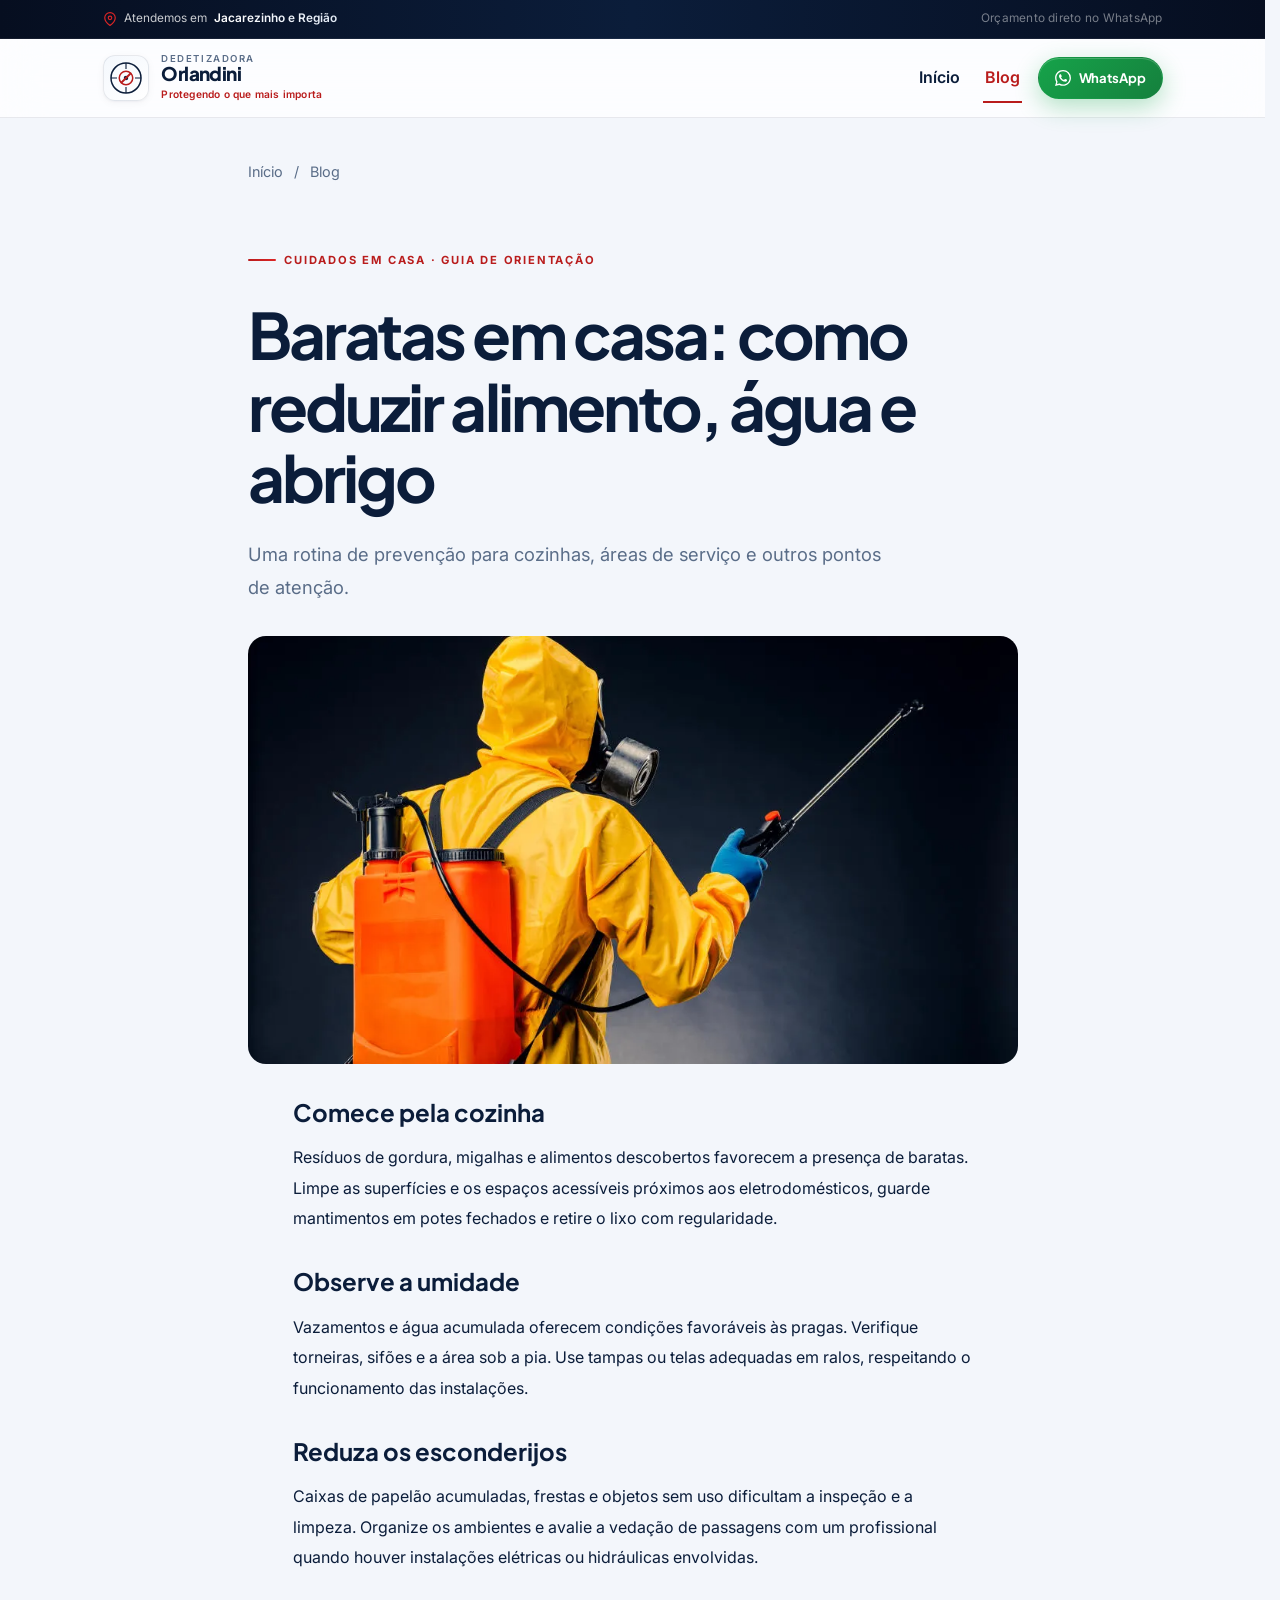
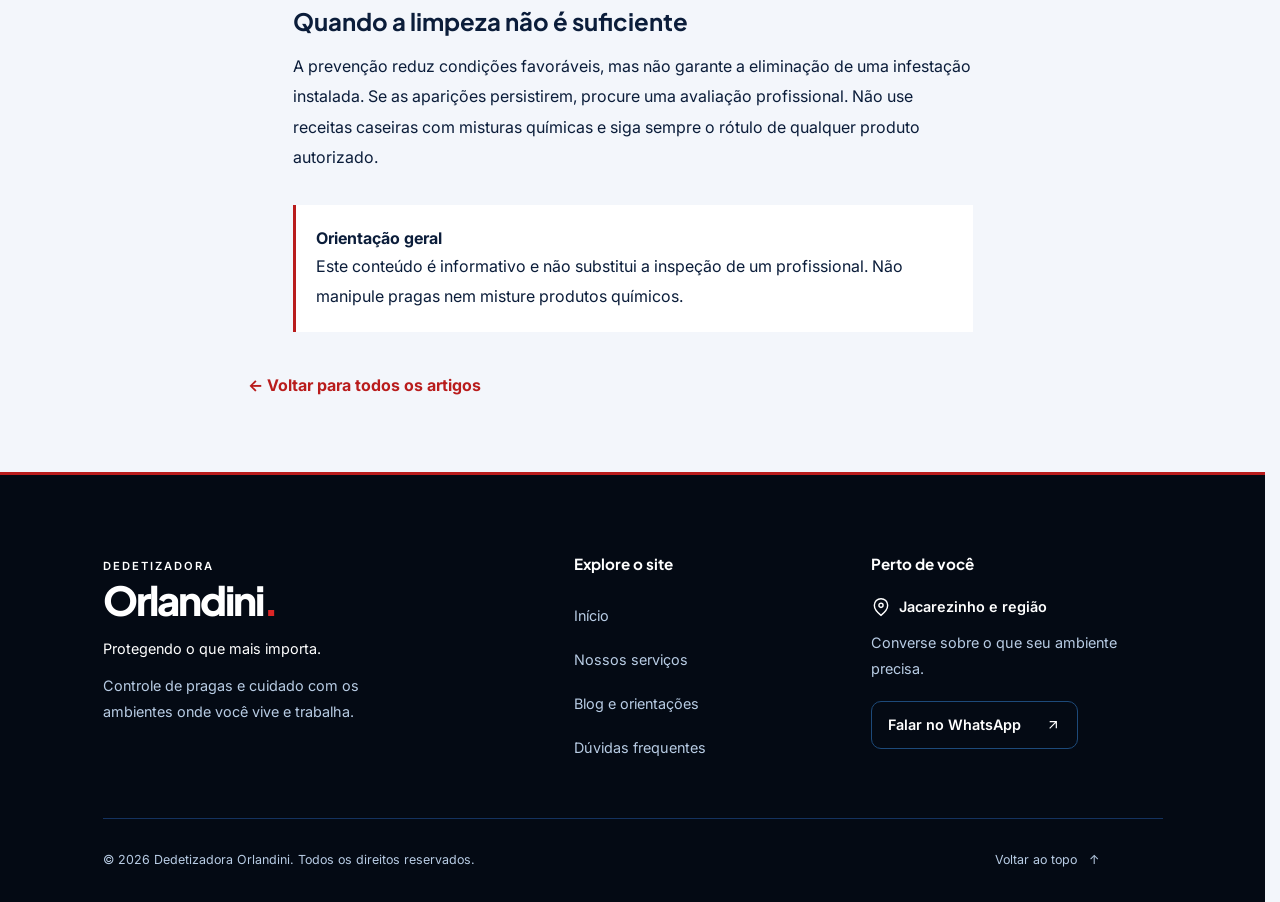
==== commit c4a7f0f9: "Revert "Aplica logo oficial no rodapé de todas as páginas" This reverts commit 060f3438a1f7365730fe9" ====
--- a/blog-prevencao-de-baratas.html
+++ b/blog-prevencao-de-baratas.html
@@ -57,8 +57,10 @@
       <div class="footer__grid">
         <div class="footer__identity">
           <a class="footer__wordmark" href="index.html" aria-label="Dedetizadora Orlandini — início">
-            <img class="footer__logo" src="assets/logo-orlandini.png" alt="Dedetizadora Orlandini" width="1254" height="1254" loading="lazy">
+            <span class="footer__eyebrow">Dedetizadora</span>
+            <span class="footer__name">Orlandini<span aria-hidden="true">.</span></span>
           </a>
+          <p class="footer__tagline">Protegendo o que mais importa.</p>
           <p class="footer__description">Controle de pragas e cuidado com os ambientes onde você vive e trabalha.</p>
         </div>
         <nav class="footer__nav" aria-label="Navegação do rodapé">
--- a/style.css
+++ b/style.css
@@ -880,8 +880,11 @@
 /* ── Footer compartilhado entre início, blog e artigos ── */
 .footer { position: relative; background: var(--navy-950); color: var(--navy-200); padding: clamp(3rem, 6vw, 5rem) 0 0; border-top: 3px solid var(--red); }
 .footer__grid { display: grid; grid-template-columns: 1.4fr .8fr 1fr; gap: clamp(2rem, 5vw, 5rem); padding-bottom: 3rem; }
-.footer__wordmark { display: inline-block; max-width: 100%; margin-bottom: 1rem; border-radius: 12px; overflow: hidden; vertical-align: top; }
-.footer__logo { display: block; width: 200px; max-width: 100%; height: auto; aspect-ratio: 1; object-fit: contain; }
+.footer__wordmark { display: inline-flex; flex-direction: column; color: var(--surface); }
+.footer__eyebrow { font-size: .7rem; text-transform: uppercase; letter-spacing: .18em; font-weight: 600; }
+.footer__name { font-family: var(--font-display); font-size: 2.5rem; font-weight: 800; line-height: 1.2; letter-spacing: -.05em; }
+.footer__name span { color: var(--red-bright); }
+.footer__tagline { color: var(--surface); font-size: .9rem; margin: .8rem 0; }
 .footer__description { max-width: 34ch; font-size: .9rem; line-height: 1.8; }
 .footer h2 { color: var(--surface); font-family: var(--font-display); font-size: .95rem; font-weight: 700; margin-bottom: 1.1rem; }
 .footer__nav { display: flex; flex-direction: column; align-items: flex-start; }
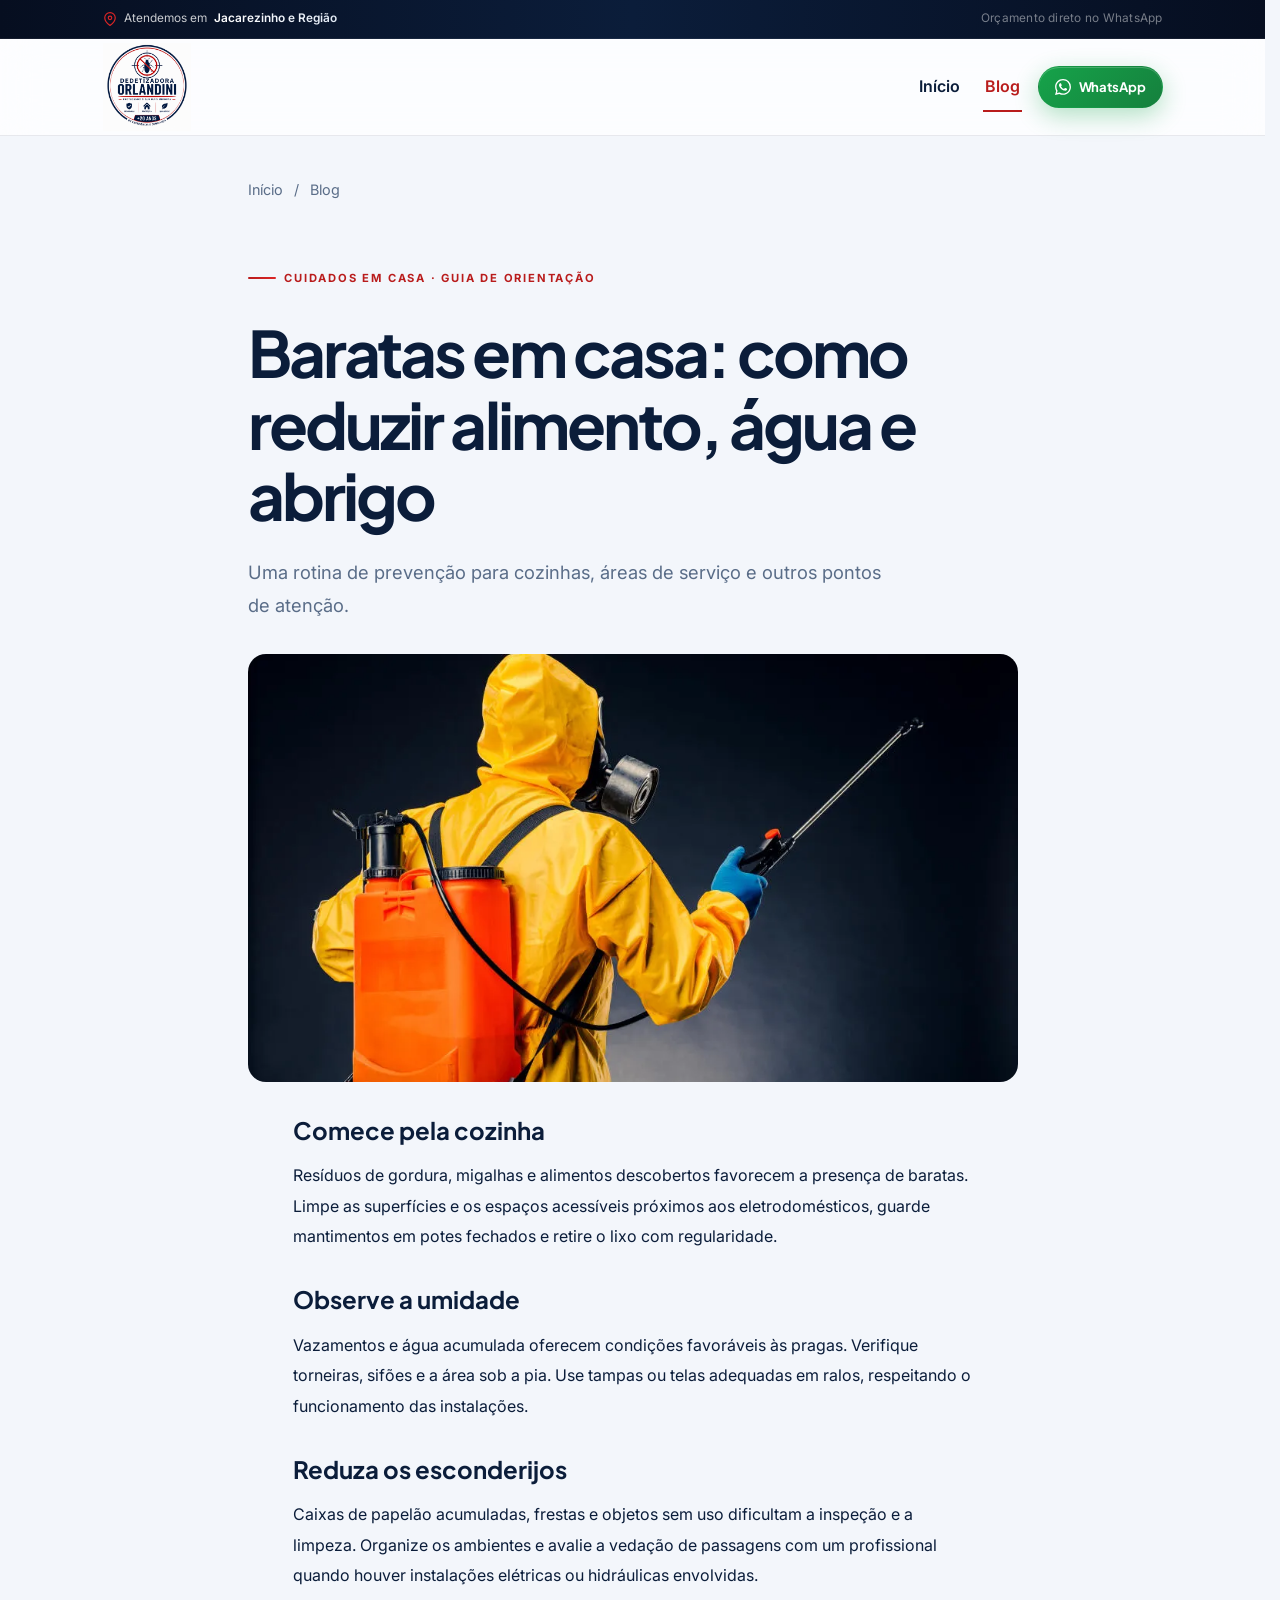
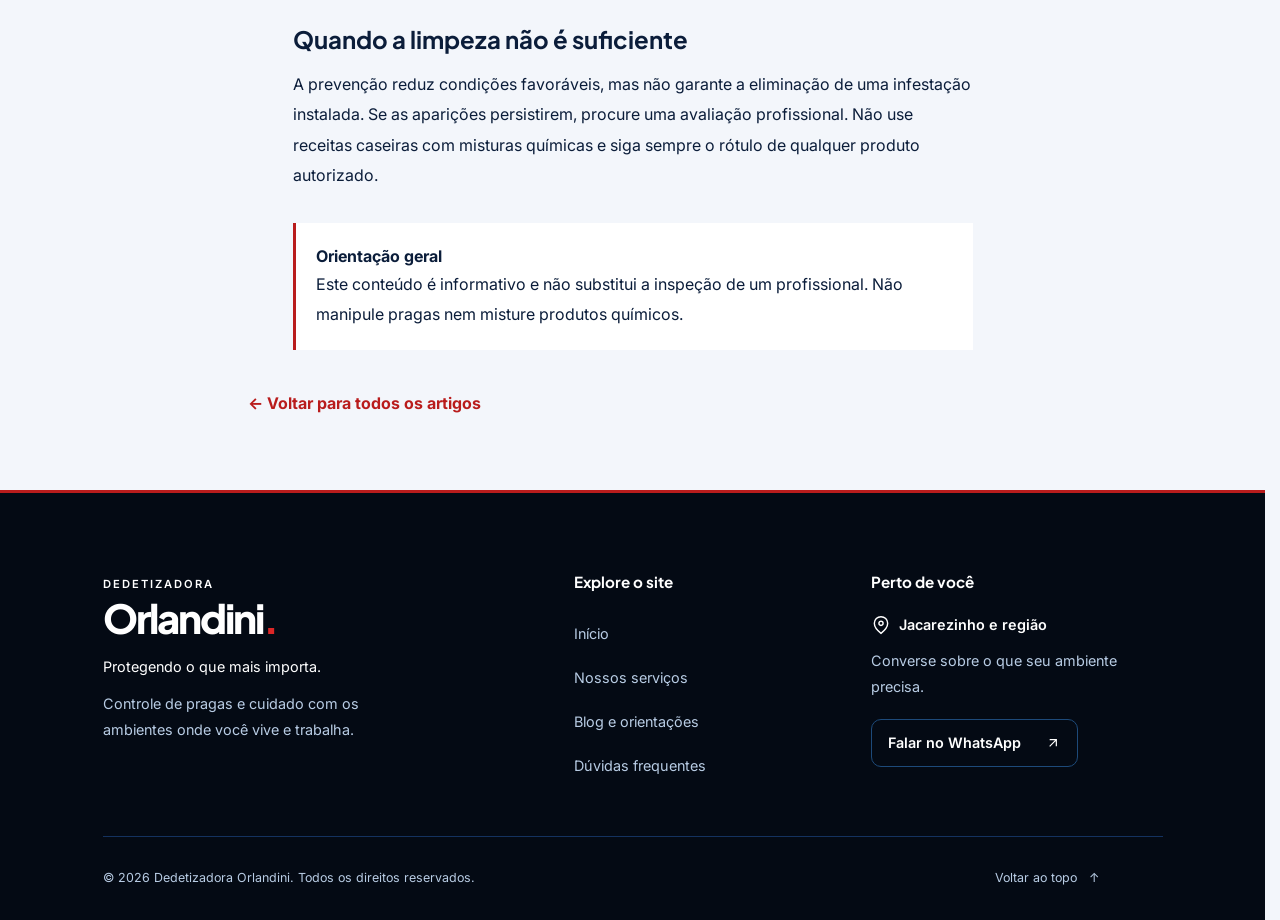
==== commit 2fe5816b: "Aplica logo oficial no cabeçalho mantendo rodapé anterior" ====
--- a/blog-prevencao-de-baratas.html
+++ b/blog-prevencao-de-baratas.html
@@ -26,20 +26,7 @@
   <header class="header" id="header">
     <div class="wrap header__inner">
       <a class="brand" href="index.html" aria-label="Dedetizadora Orlandini — início">
-        <span class="brand__mark" aria-hidden="true">
-          <svg viewBox="0 0 48 48" fill="none">
-            <circle cx="24" cy="24" r="20" stroke="currentColor" stroke-width="2"/>
-            <circle cx="24" cy="24" r="3" fill="currentColor"/>
-            <path d="M24 4v8M24 36v8M4 24h8M36 24h8" stroke="currentColor" stroke-width="1.5"/>
-            <circle cx="24" cy="24" r="9" stroke="#b91c1c" stroke-width="2"/>
-            <path d="M18 30l12-12" stroke="#b91c1c" stroke-width="2.5" stroke-linecap="round"/>
-          </svg>
-        </span>
-        <span class="brand__text">
-          <span class="brand__line">Dedetizadora</span>
-          <span class="brand__name">Orlandini</span>
-          <span class="brand__slogan">Protegendo o que mais importa</span>
-        </span>
+        <img class="brand__logo" src="assets/logo-orlandini.png" alt="Dedetizadora Orlandini" width="1254" height="1254">
       </a>
       <nav class="site-nav" aria-label="Navegação principal">
         <a href="index.html">Início</a>
--- a/style.css
+++ b/style.css
@@ -135,6 +135,10 @@
 }
 
 .brand:hover { opacity: 0.88; }
+
+.brand__logo { display: block; width: 88px; height: 88px; object-fit: contain; }
+.header__inner > .brand { padding: 4px 0; flex-shrink: 0; }
+@media (max-width: 600px) { .brand__logo { width: 72px; height: 72px; } }
 
 .brand__mark {
   width: 46px;
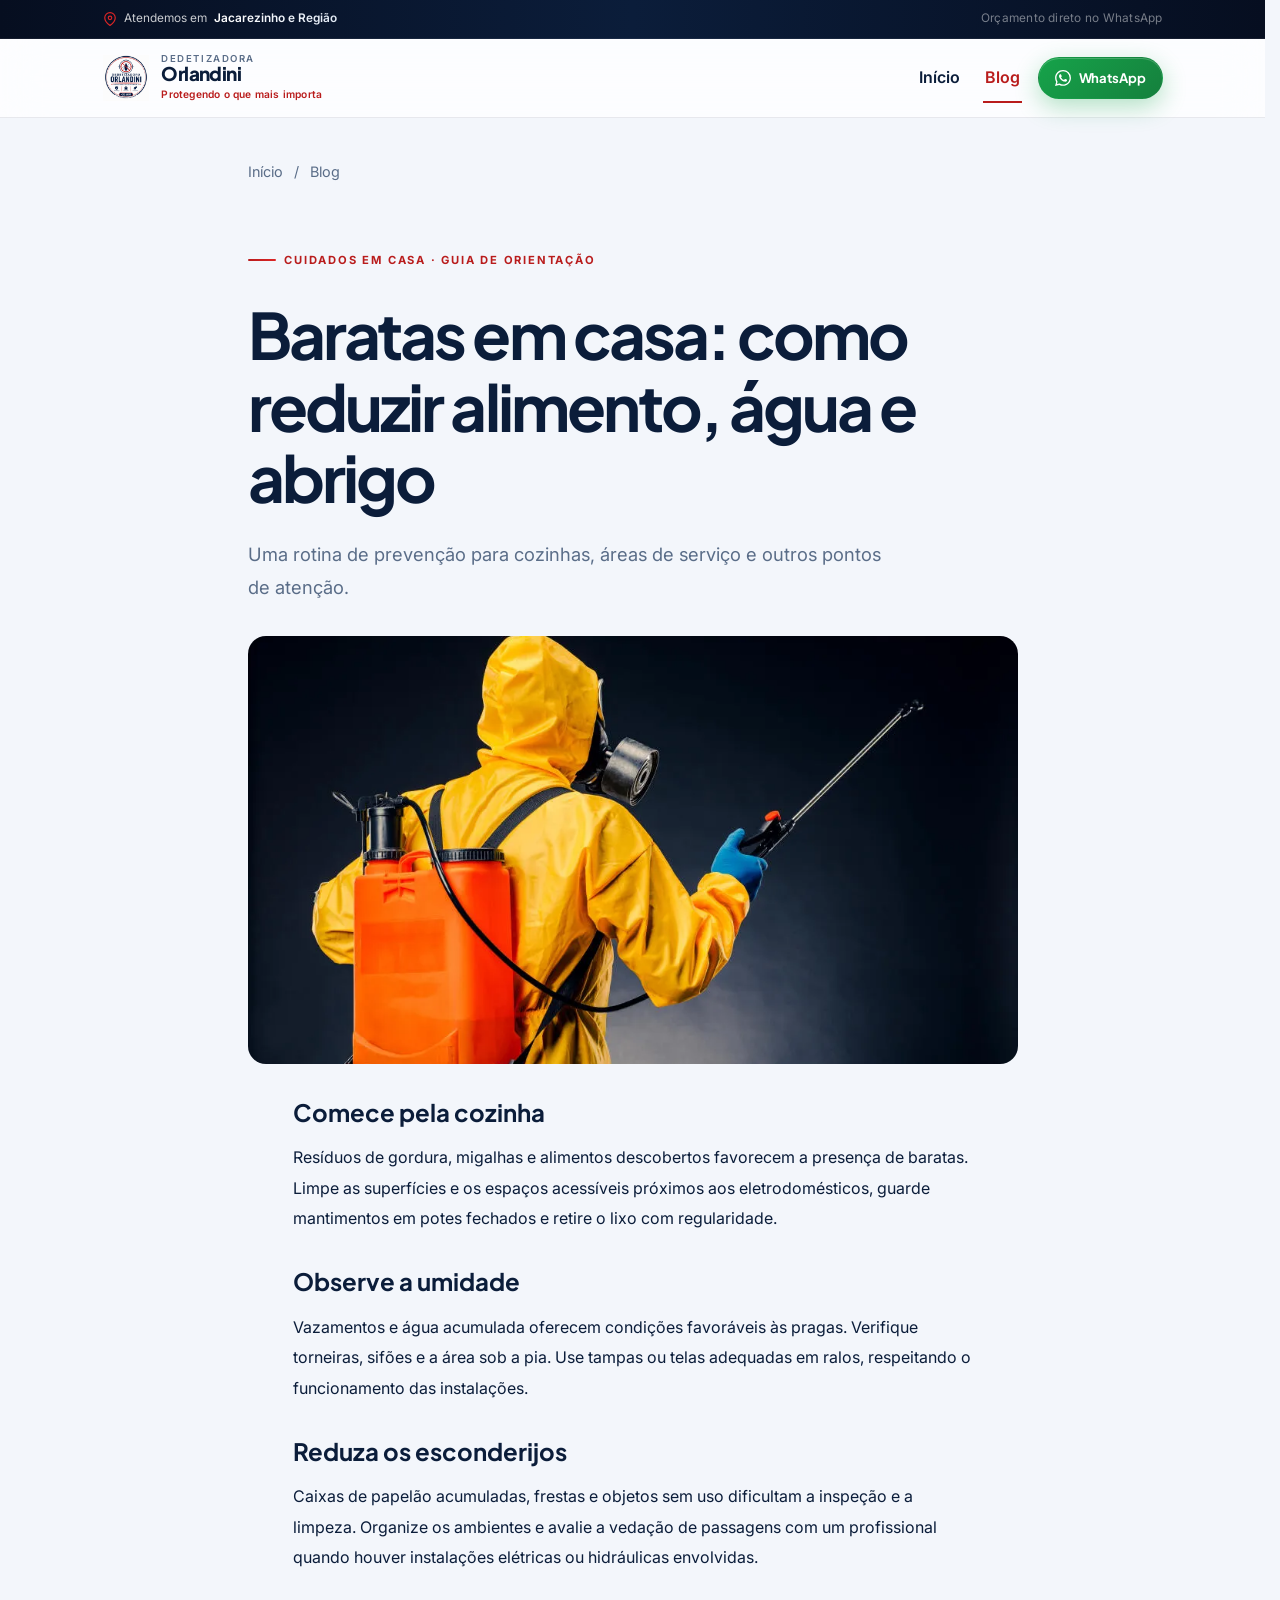
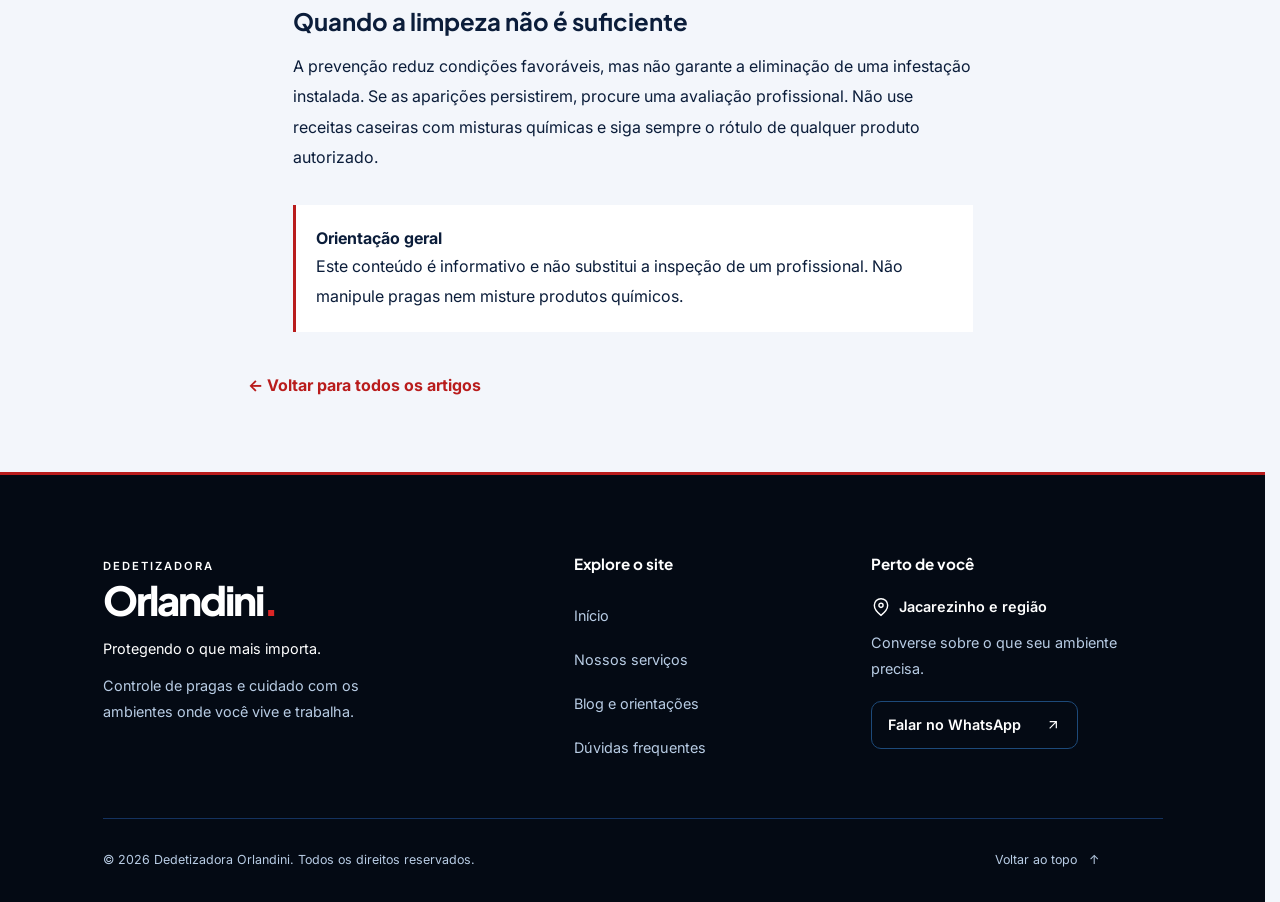
==== commit e32438f1: "Restaura tamanho original da marca com nova imagem no cabeçalho" ====
--- a/blog-prevencao-de-baratas.html
+++ b/blog-prevencao-de-baratas.html
@@ -27,6 +27,11 @@
     <div class="wrap header__inner">
       <a class="brand" href="index.html" aria-label="Dedetizadora Orlandini — início">
         <img class="brand__logo" src="assets/logo-orlandini.png" alt="Dedetizadora Orlandini" width="1254" height="1254">
+        <span class="brand__text">
+          <span class="brand__line">Dedetizadora</span>
+          <span class="brand__name">Orlandini</span>
+          <span class="brand__slogan">Protegendo o que mais importa</span>
+        </span>
       </a>
       <nav class="site-nav" aria-label="Navegação principal">
         <a href="index.html">Início</a>
--- a/style.css
+++ b/style.css
@@ -136,9 +136,7 @@
 
 .brand:hover { opacity: 0.88; }
 
-.brand__logo { display: block; width: 88px; height: 88px; object-fit: contain; }
-.header__inner > .brand { padding: 4px 0; flex-shrink: 0; }
-@media (max-width: 600px) { .brand__logo { width: 72px; height: 72px; } }
+.brand__logo { display: block; width: 46px; height: 46px; flex-shrink: 0; object-fit: contain; }
 
 .brand__mark {
   width: 46px;
